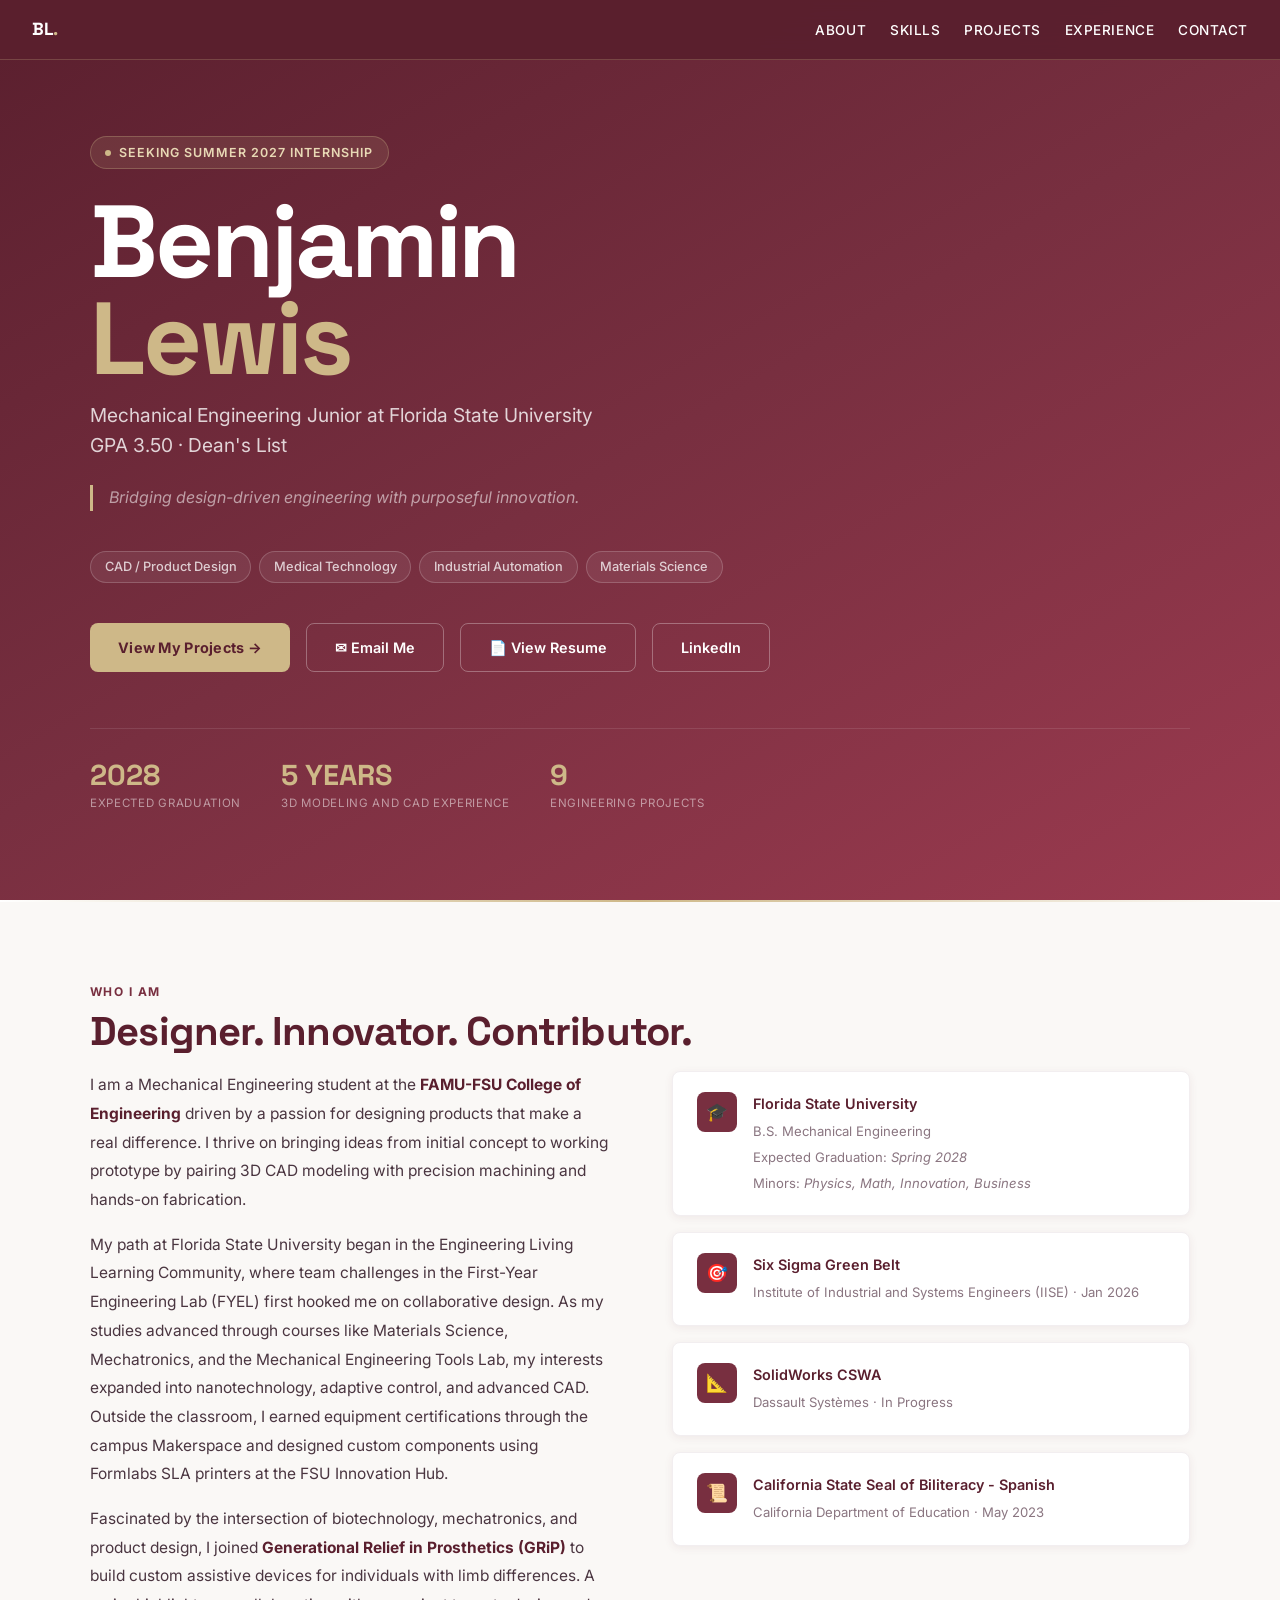
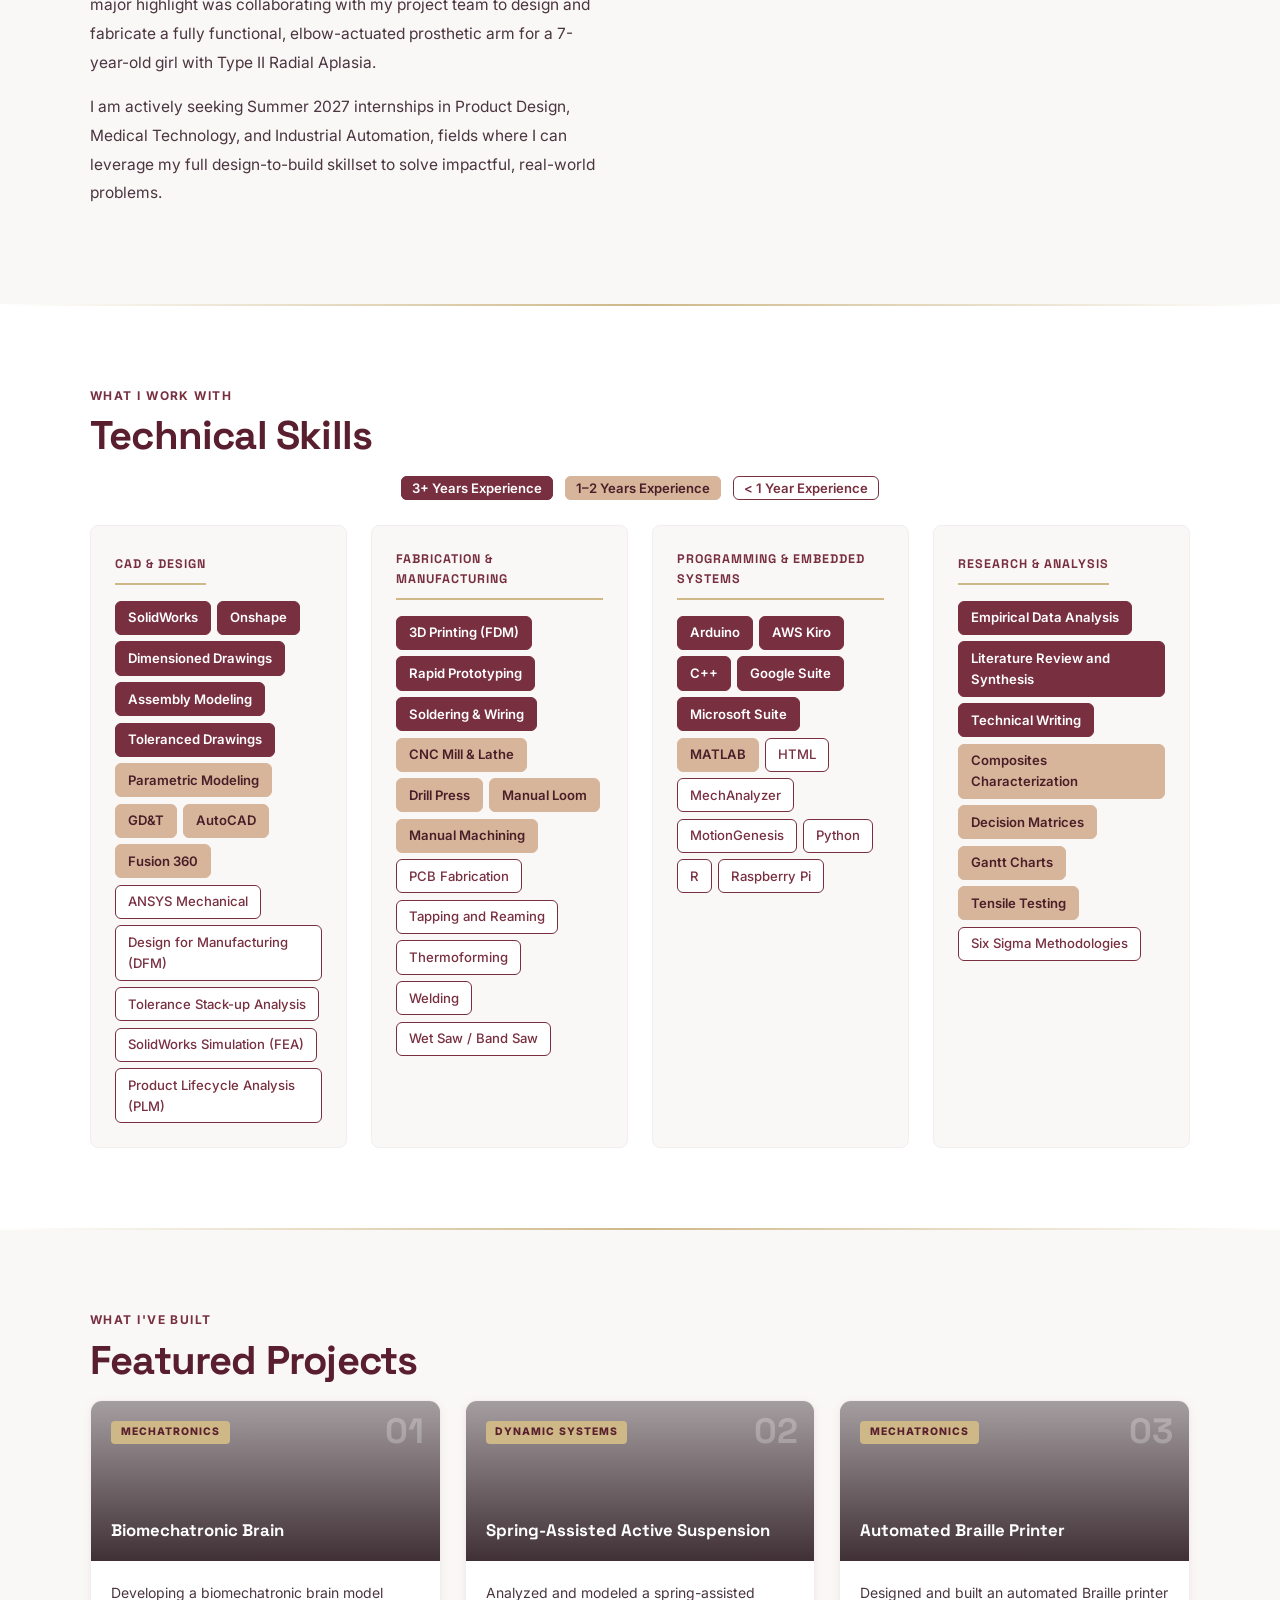
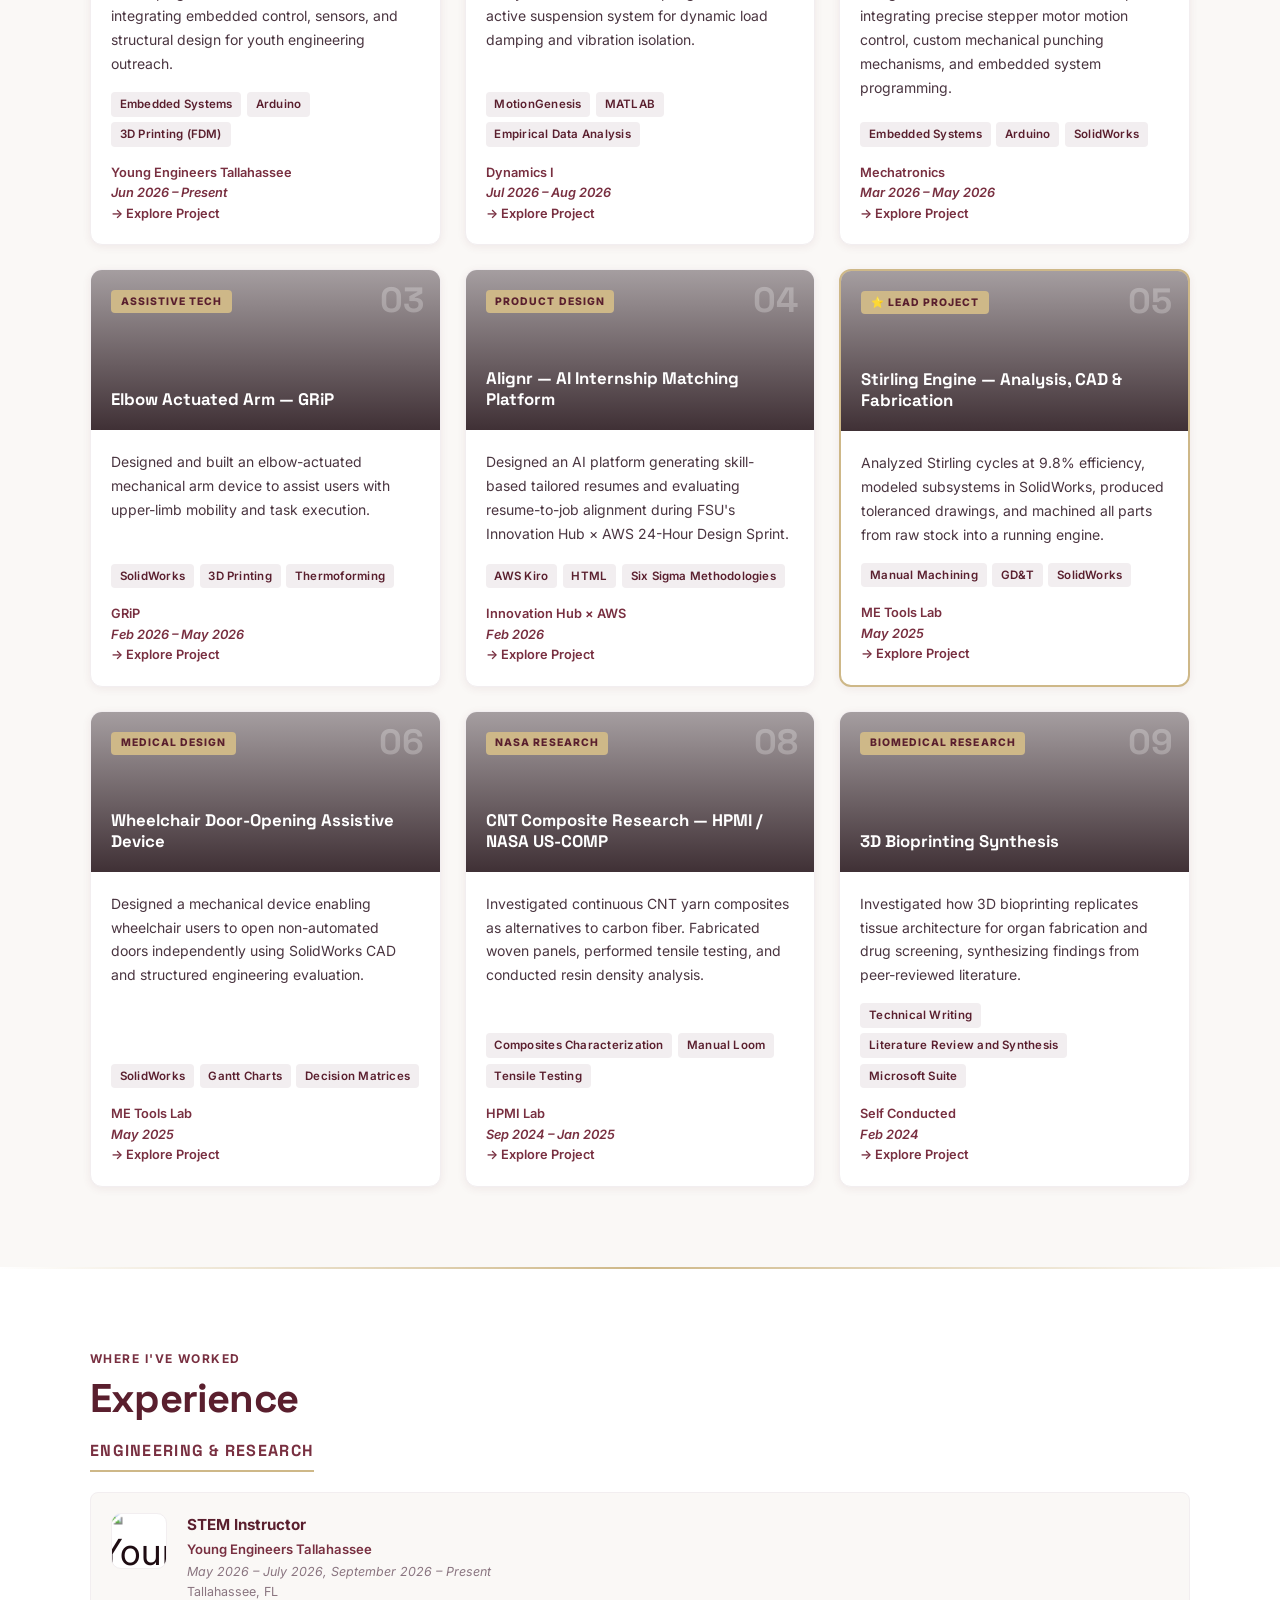
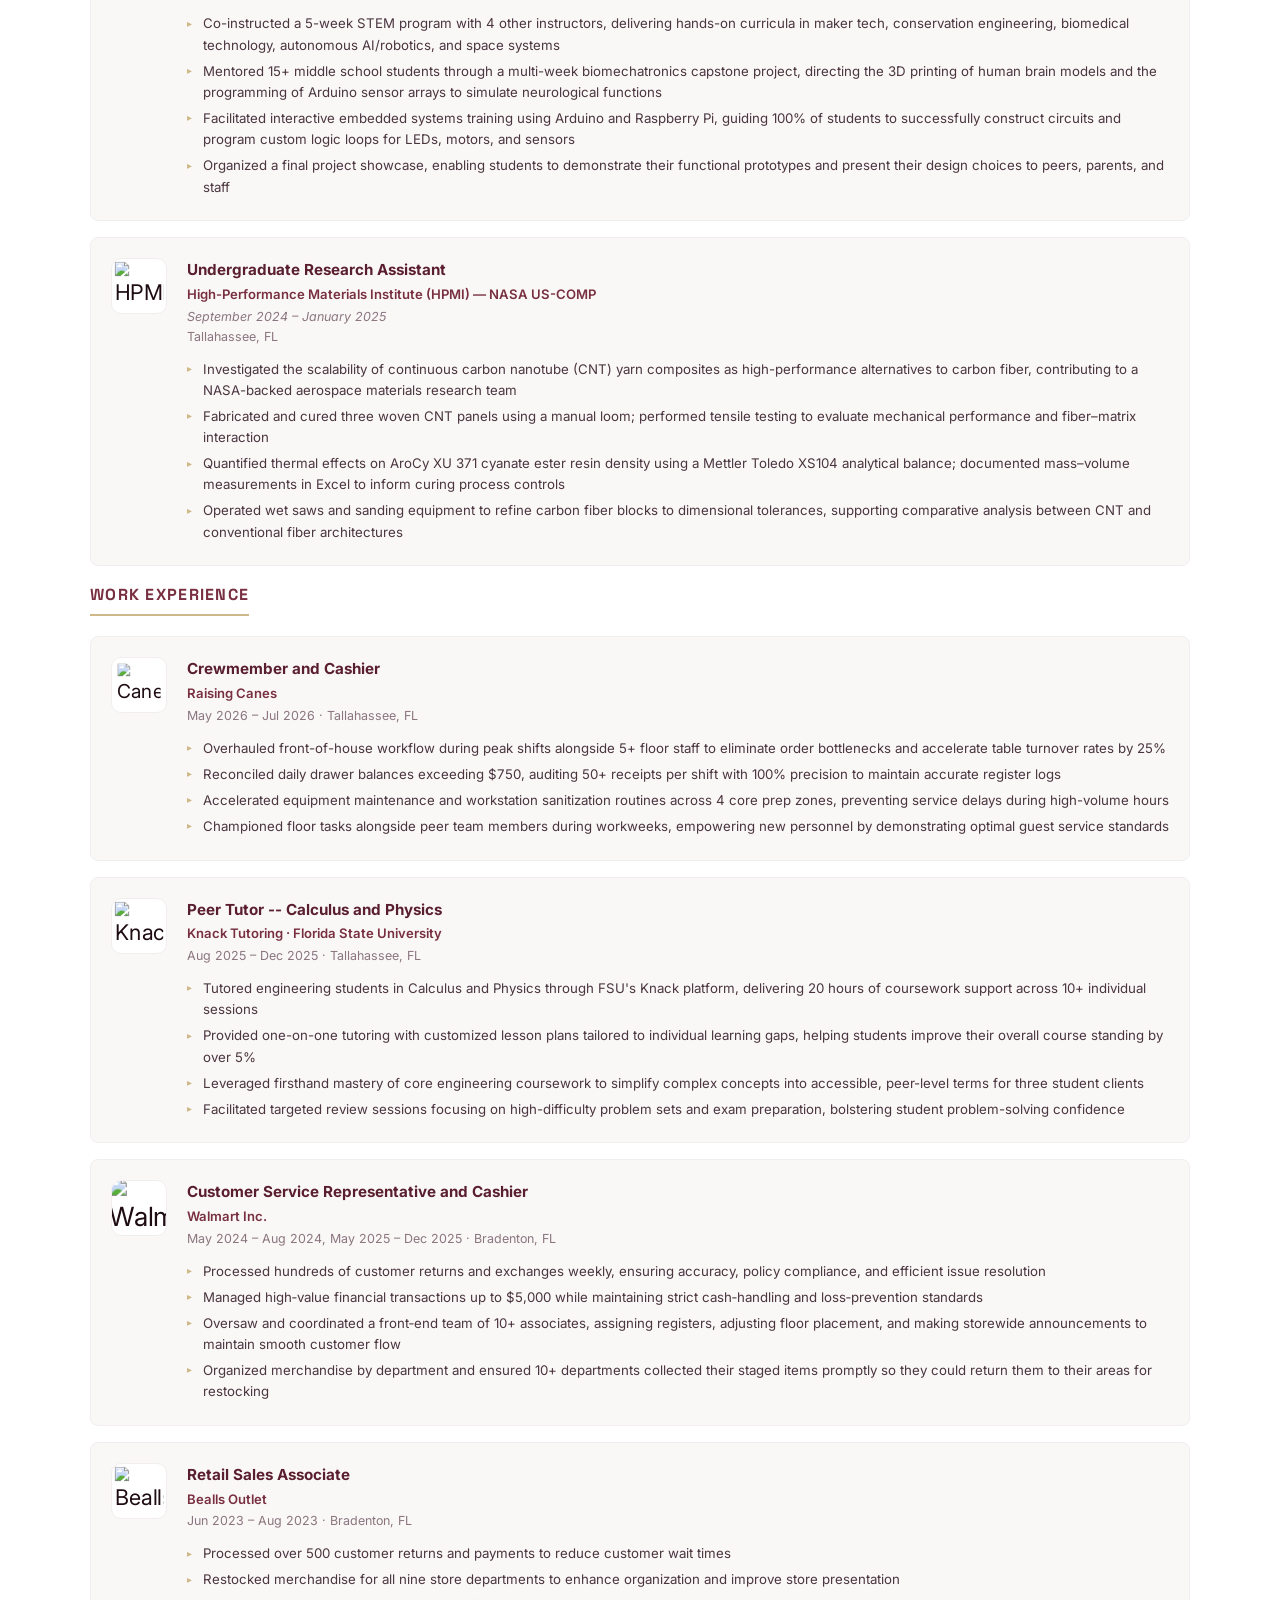
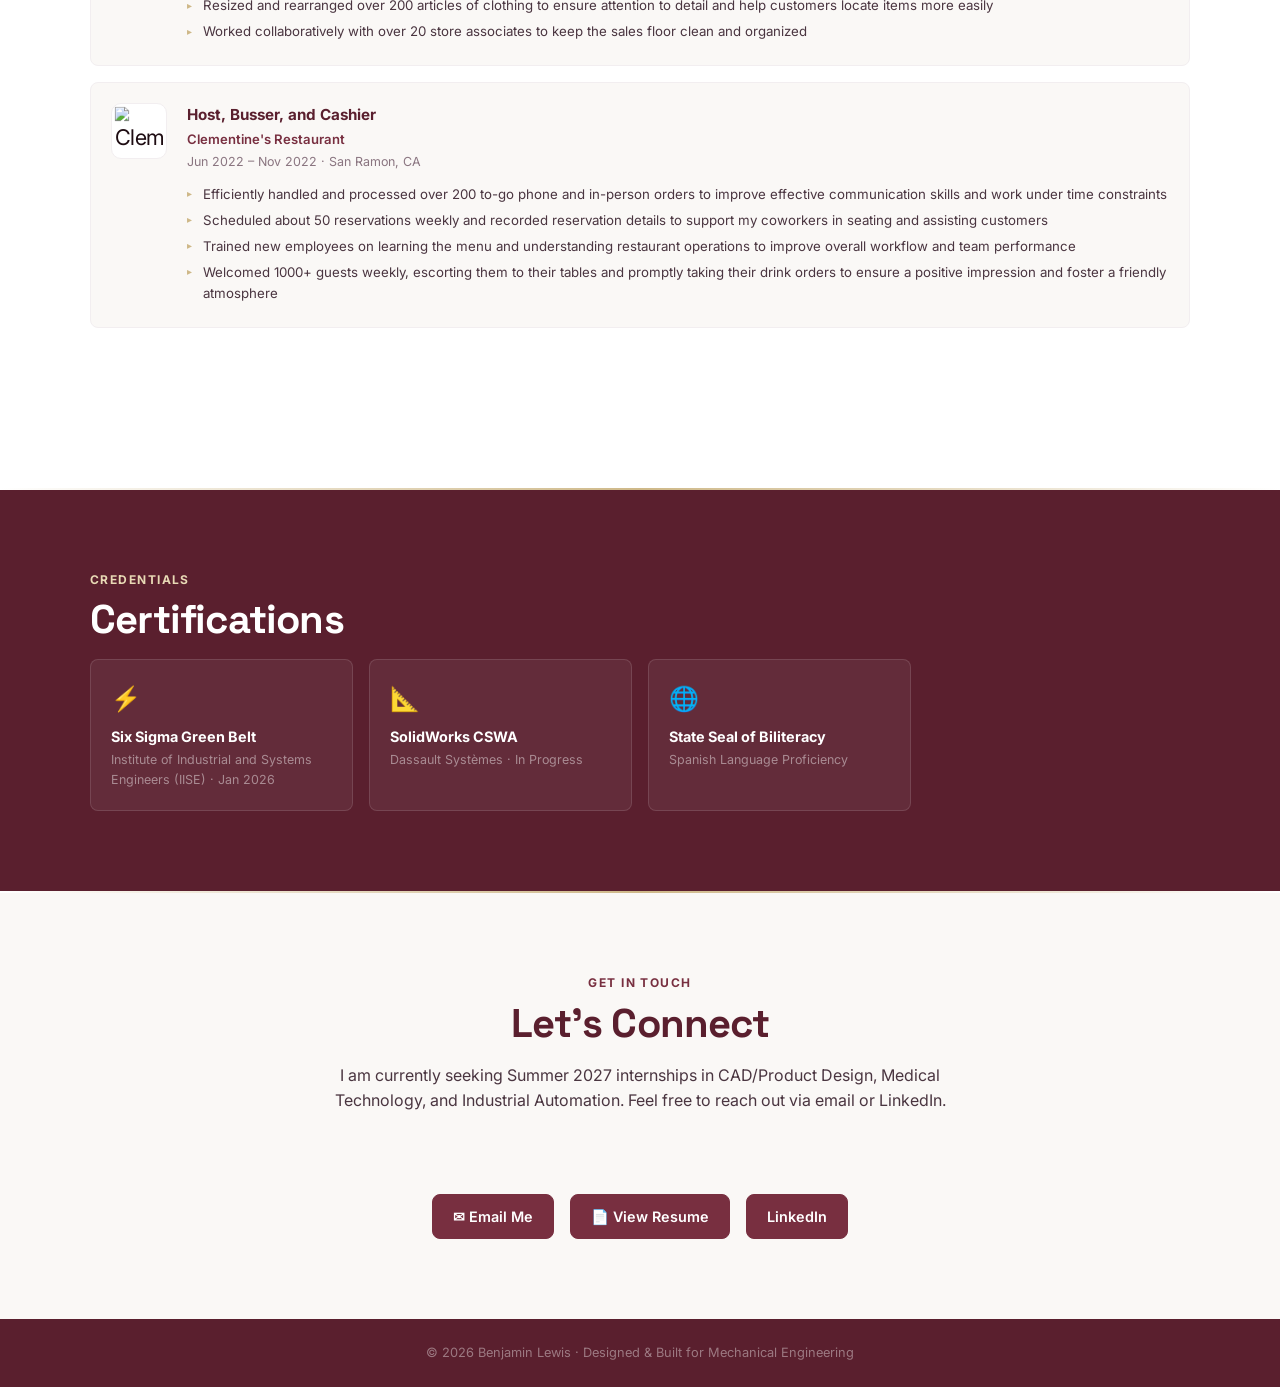
==== index.html @ c1c3ced2 "Rename Benjamin_Lewis_Portfolio.html to index.html" ====
<!DOCTYPE html>
<html lang="en">
<head>
<meta charset="UTF-8" />
<meta name="viewport" content="width=device-width, initial-scale=1.0" />
<title>Benjamin Lewis | Mechanical Engineering Portfolio</title>
<link rel="preconnect" href="https://fonts.googleapis.com" />
<link href="https://fonts.googleapis.com/css2?family=Inter:wght@300;400;500;600;700&family=Space+Grotesk:wght@400;500;600;700&display=swap" rel="stylesheet" />
<style>
  /* ── DESIGN TOKENS ── */
  :root {
    --garnet:     #782F40;
    --garnet-dk:  #5A1F2E;
    --garnet-mid: #9B3A4F;
    --garnet-lt:  #C4647A;
    --gold:       #CEB888;
    --gold-lt:    #E8D9B5;
    --white:      #FFFFFF;
    --off-white:  #FAF8F6;
    --gray-100:   #F2EEF0;
    --gray-300:   #C8BBC0;
    --gray-500:   #8A7580;
    --gray-700:   #4A3540;
    --text:       #1E0C12;

    --font-display: 'Space Grotesk', sans-serif;
    --font-body:    'Inter', sans-serif;

    --radius: 8px;
    --shadow-sm: 0 2px 8px rgba(120,47,64,0.08);
    --shadow-md: 0 6px 24px rgba(120,47,64,0.14);
    --shadow-lg: 0 16px 48px rgba(120,47,64,0.2);
    --transition: 0.25s cubic-bezier(0.4,0,0.2,1);

/* Base styling for all logos */
.exp-logo-img {
  width: 100%;
  height: 100%;
  object-fit: contain;
}

.project-body {
  display: flex;
  flex-direction: column;
  height: 100%; /* Ensures all card bodies stretch equally */
}

.project-desc {
  /* Allows the description area to take up remaining space */
  flex-grow: 1; 
}

.project-chips {
  display: flex;
  flex-wrap: wrap;
  gap: 0.35rem;
  margin-top: auto; /* Pushes skill chips down so they line up evenly */
  margin-bottom: 1rem;
}

.contact-inner {
  display: flex;
  flex-direction: column;
  align-items: center; /* Centers the heading, text, and buttons */
}

.section-sub {
  /* Fits the width of the button row below it */
  max-width: fit-content; 
  text-align: center;
  margin-left: auto;
  margin-right: auto;
}

.contact-links {
  display: flex;
  gap: 1rem; /* Adjust space between buttons if needed */
  justify-content: center;
}

.contact-link {
  background: #782F40;
  color: #FFFFFF;
  border: 1.5px solid #782F40;
  font-weight: 600;

  /* Essential layout properties to keep buttons aligned */
  display: inline-flex;
  align-items: center;
  justify-content: center;
  gap: 8px;
  padding: 10px 20px;
  border-radius: 8px;
  text-decoration: none;
  transition: opacity 0.2s ease, transform 0.2s ease;
}

/* Optional hover state to make them feel interactive */
.contact-link:hover {
  opacity: 0.9;
  color: #FFFFFF;
}

  }

  *, *::before, *::after { box-sizing: border-box; margin: 0; padding: 0; }
  html { scroll-behavior: smooth; }
  body { font-family: var(--font-body); color: var(--text); background: var(--white); line-height: 1.6; overflow-x: hidden; }

  ::-webkit-scrollbar { width: 6px; }
  ::-webkit-scrollbar-track { background: var(--gray-100); }
  ::-webkit-scrollbar-thumb { background: var(--garnet); border-radius: 3px; }

  /* ── NAV ── */
  nav {
    position: fixed; top: 0; left: 0; right: 0; z-index: 200;
    background: rgba(90,31,46,0.97);
    backdrop-filter: blur(12px);
    border-bottom: 1px solid rgba(206,184,136,0.25);
    padding: 0 2rem; height: 60px;
    display: flex; align-items: center; justify-content: space-between;
  }
  .nav-logo { font-family: var(--font-display); font-weight: 700; font-size: 1.1rem; color: var(--white); letter-spacing: -0.02em; text-decoration: none; }
  .nav-logo span { color: var(--gold); }
  .nav-links { display: flex; gap: 1.5rem; list-style: none; align-items: center; }
  .nav-links a { color: #FFFFFF; text-decoration: none; font-size: 0.85rem; font-weight: 500; letter-spacing: 0.04em; text-transform: uppercase; transition: color var(--transition); }
  .nav-links a:hover { color: var(--gold); }
  .nav-btn { background: var(--gold); color: var(--garnet-dk) !important; padding: 0.35rem 0.85rem; border-radius: var(--radius); font-weight: 700 !important; }
  .nav-btn:hover { background: var(--gold-lt); }

  /* ── HERO ── */
  #hero {
    min-height: 100vh;
    background: linear-gradient(150deg, var(--garnet-dk) 0%, var(--garnet) 50%, var(--garnet-mid) 100%);
    display: flex; align-items: center;
    padding: 80px 2rem 2rem;
    position: relative; overflow: hidden;
  }
  #hero .blueprint-bg {
    position: absolute; inset: 0;
    background-image: url('https://www.fsu.edu/uploadedImages/content-modules/rotator/8-campus.jpg');
    background-size: cover; background-position: center top;
    opacity: 0.22; pointer-events: none;
    filter: saturate(0.7) contrast(1.1);
  }

  .hero-inner { max-width: 1100px; margin: 0 auto; width: 100%; position: relative; z-index: 1; }
  .hero-eyebrow {
    display: inline-flex; align-items: center; gap: 0.5rem;
    background: rgba(206,184,136,0.12); border: 1px solid rgba(206,184,136,0.3);
    border-radius: 100px; padding: 0.35rem 0.9rem;
    font-size: 0.78rem; font-weight: 600; color: var(--gold-lt);
    letter-spacing: 0.08em; text-transform: uppercase; margin-bottom: 1.5rem;
  }
  .hero-eyebrow::before { content: ''; width: 6px; height: 6px; background: var(--gold); border-radius: 50%; animation: pulse 2s ease-in-out infinite; }
  @keyframes pulse { 0%,100% { opacity:1; transform:scale(1); } 50% { opacity:0.5; transform:scale(0.7); } }

  .hero-name { font-family: var(--font-display); font-size: clamp(3rem,8vw,6.5rem); font-weight: 700; line-height: 0.95; color: var(--white); letter-spacing: -0.03em; margin-bottom: 0.75rem; }
  .hero-name .accent { color: var(--gold); }
  .hero-title { font-size: clamp(1rem,2.5vw,1.2rem); color: rgba(255,255,255,0.8); font-weight: 400; margin-bottom: 1.5rem; max-width: 620px; }
  .hero-tagline { font-size: 1rem; color: rgba(255,255,255,0.55); font-style: italic; margin-bottom: 2.5rem; border-left: 3px solid var(--gold); padding-left: 1rem; }

  .hero-pills { display: flex; flex-wrap: wrap; gap: 0.5rem; margin-bottom: 2.5rem; }
  .pill { background: rgba(255,255,255,0.07); border: 1px solid rgba(255,255,255,0.18); border-radius: 100px; padding: 0.3rem 0.85rem; font-size: 0.8rem; color: rgba(255,255,255,0.75); font-weight: 500; }

  .hero-ctas { display: flex; gap: 1rem; flex-wrap: wrap; }
  .btn-primary { background: var(--gold); color: var(--garnet-dk); padding: 0.75rem 1.75rem; border-radius: var(--radius); font-weight: 700; font-size: 0.9rem; text-decoration: none; letter-spacing: 0.02em; transition: all var(--transition); display: inline-flex; align-items: center; gap: 0.4rem; }
  .btn-primary:hover { background: var(--gold-lt); transform: translateY(-2px); box-shadow: 0 8px 24px rgba(206,184,136,0.4); }
  .btn-secondary { background: transparent; border: 1.5px solid rgba(255,255,255,0.3); color: var(--white); padding: 0.75rem 1.75rem; border-radius: var(--radius); font-weight: 600; font-size: 0.9rem; text-decoration: none; transition: all var(--transition); display: inline-flex; align-items: center; gap: 0.4rem; }
  .btn-secondary:hover { border-color: var(--gold); color: var(--gold); transform: translateY(-2px); }

  .hero-stats { display: flex; gap: 2.5rem; flex-wrap: wrap; margin-top: 3.5rem; padding-top: 2rem; border-top: 1px solid rgba(255,255,255,0.1); }
  .stat-item { display: flex; flex-direction: column; }
  .stat-num { font-family: var(--font-display); font-size: 1.8rem; font-weight: 700; color: var(--gold); line-height: 1; }
  .stat-label { font-size: 0.72rem; color: rgba(255,255,255,0.5); text-transform: uppercase; letter-spacing: 0.06em; margin-top: 0.25rem; }

  /* ── SECTION SHARED ── */
  section { padding: 5rem 2rem; }
  .section-inner { max-width: 1100px; margin: 0 auto; }
  .section-label { font-size: 0.75rem; font-weight: 700; color: var(--garnet); letter-spacing: 0.12em; text-transform: uppercase; margin-bottom: 0.5rem; }
  .section-title { font-family: var(--font-display); font-size: clamp(1.75rem,4vw,2.5rem); font-weight: 700; color: var(--garnet-dk); letter-spacing: -0.02em; margin-bottom: 1rem; line-height: 1.15; }
  .section-sub { font-size: 1rem; color: var(--gray-700); max-width: 560px; margin-bottom: 3rem; }
  .amber-rule { border: none; height: 2px; background: linear-gradient(to right, transparent, var(--gold), transparent); margin: 0; }

  /* ── ABOUT ── */
  #about { background: var(--off-white); }
  .about-grid { display: grid; grid-template-columns: 1fr 1fr; gap: 4rem; align-items: start; }
  .about-bio p { font-size: 0.97rem; color: var(--gray-700); line-height: 1.85; margin-bottom: 1rem; }
  .about-bio p strong { color: var(--garnet-dk); }
  .about-cards { display: grid; gap: 1rem; }
  .about-card { background: var(--white); border-radius: var(--radius); padding: 1.25rem 1.5rem; border: 1px solid var(--gray-100); box-shadow: var(--shadow-sm); display: flex; align-items: flex-start; gap: 1rem; transition: all var(--transition); }
  .about-card:hover { box-shadow: var(--shadow-md); transform: translateY(-2px); border-color: var(--garnet-lt); }
  .about-card-icon { width: 40px; height: 40px; min-width: 40px; background: var(--garnet); border-radius: 8px; display: flex; align-items: center; justify-content: center; font-size: 1.1rem; }
  .about-card-text strong { display: block; font-size: 0.9rem; font-weight: 600; color: var(--garnet-dk); margin-bottom: 0.2rem; }
  .about-card-text span { font-size: 0.82rem; color: var(--gray-500); }

  /* ── SKILLS ── */
  #skills { background: var(--white); }
  .skills-grid { display: grid; grid-template-columns: repeat(auto-fit, minmax(240px,1fr)); gap: 1.5rem; }
  .skill-group { background: var(--off-white); border: 1px solid var(--gray-100); border-radius: var(--radius); padding: 1.5rem; transition: all var(--transition); }
  .skill-group:hover { border-color: var(--garnet-lt); box-shadow: var(--shadow-sm); }
  .skill-group-title { font-family: var(--font-display); font-size: 0.78rem; font-weight: 700; color: var(--garnet); text-transform: uppercase; letter-spacing: 0.08em; margin-bottom: 1rem; padding-bottom: 0.5rem; border-bottom: 2px solid var(--gold); display: inline-block; }
  .skill-tags { display: flex; flex-wrap: wrap; gap: 0.4rem; }

  /* Skill Tag Styling (With Hyperlinks) */
  .skill-tag { border-radius: 6px; padding: 0.35rem 0.75rem; font-size: 0.82rem; font-weight: 500; transition: all var(--transition); display: inline-block; text-decoration: none; cursor: pointer; }
  .skill-tag.tier-3years { background: #782F40; color: #FFFFFF; border: 1.5px solid #782F40; font-weight: 600; }
  .skill-tag.tier-2years { background: #D7B59A; color: #4A1E28; border: 1.5px solid #D7B59A; font-weight: 600; }
  .skill-tag.tier-1year  { background: #FFFFFF; color: #782F40; border: 1.5px solid #782F40; font-weight: 500; }
  .skill-tag:hover       { opacity: 0.85; transform: translateY(-2px); box-shadow: 0 4px 10px rgba(120,47,64,0.2); }

  /* ── PROJECTS ── */
  #projects { background: var(--off-white); }
  .projects-grid { display: grid; grid-template-columns: repeat(auto-fill, minmax(320px,1fr)); gap: 1.5rem; }
  .project-card { background: var(--white); border: 1px solid var(--gray-100); border-radius: calc(var(--radius)*1.5); overflow: hidden; box-shadow: var(--shadow-sm); transition: all var(--transition); display: flex; flex-direction: column; cursor: pointer; text-decoration: none; color: inherit; }
  .project-card:hover { transform: translateY(-5px); box-shadow: var(--shadow-lg); border-color: var(--garnet-lt); }
  .project-card.featured { border-color: var(--gold); border-width: 2px; }
  
  /* Project Card Visual Header Thumbnail */
  .project-header { height: 160px; position: relative; overflow: hidden; display: flex; flex-direction: column; justify-content: space-between; padding: 1.25rem; background-size: cover; background-position: center; }
  .project-header::after { content: ''; position: absolute; inset: 0; background: linear-gradient(180deg, rgba(30,12,18,0.4) 0%, rgba(30,12,18,0.85) 100%); z-index: 0; }
  .project-num { position: absolute; top: 0.75rem; right: 1rem; font-family: var(--font-display); font-size: 2.2rem; font-weight: 700; color: rgba(255,255,255,0.25); line-height: 1; user-select: none; z-index: 1; }
  .project-badge { display: inline-block; background: var(--gold); color: var(--garnet-dk); font-size: 0.65rem; font-weight: 800; letter-spacing: 0.1em; text-transform: uppercase; padding: 0.2rem 0.6rem; border-radius: 4px; position: relative; z-index: 1; width: fit-content; }
  .project-title { font-family: var(--font-display); font-size: 1.05rem; font-weight: 700; color: var(--white); position: relative; z-index: 1; line-height: 1.25; }
  .project-body { padding: 1.25rem; flex: 1; display: flex; flex-direction: column; }
  .project-desc { font-size: 0.875rem; color: var(--gray-700); line-height: 1.7; margin-bottom: 1rem; flex: 1; }
  .project-chips { display: flex; flex-wrap: wrap; gap: 0.35rem; margin-bottom: 1rem; }
  .chip { background: var(--gray-100); color: var(--garnet-dk); font-size: 0.72rem; font-weight: 600; padding: 0.2rem 0.55rem; border-radius: 4px; letter-spacing: 0.02em; }
  .project-link { display: inline-flex; align-items: center; gap: 0.3rem; font-size: 0.8rem; font-weight: 600; color: var(--garnet); text-decoration: none; transition: color var(--transition); margin-top: auto; }
  .project-link:hover { color: var(--gold); }

  /* ── DETAIL PAGE ── */
  .detail-page { display: none; position: fixed; inset: 0; z-index: 300; background: var(--white); overflow-y: auto; }
  .detail-page.open { display: block; }
  .detail-topbar { position: sticky; top: 0; background: rgba(90,31,46,0.97); backdrop-filter: blur(12px); padding: 0 2rem; height: 60px; display: flex; align-items: center; justify-content: space-between; border-bottom: 1px solid rgba(206,184,136,0.25); z-index: 10; }
  .detail-back { background: none; border: 1.5px solid rgba(255,255,255,0.3); color: var(--white); padding: 0.45rem 1rem; border-radius: var(--radius); font-size: 0.85rem; font-weight: 600; cursor: pointer; transition: all var(--transition); display: flex; align-items: center; gap: 0.4rem; }
  .detail-back:hover { border-color: var(--gold); color: var(--gold); }
  .detail-title-bar { font-family: var(--font-display); font-weight: 700; font-size: 1rem; color: var(--white); }
  
  /* Navigation Arrows */
  .detail-nav-arrows { display: flex; gap: 0.5rem; align-items: center; }
  .detail-arrow-btn { background: rgba(255,255,255,0.1); border: 1px solid rgba(255,255,255,0.3); color: var(--white); padding: 0.4rem 0.8rem; border-radius: var(--radius); font-size: 0.85rem; font-weight: 600; cursor: pointer; transition: all var(--transition); text-decoration: none; }
  .detail-arrow-btn:hover { background: var(--gold); color: var(--garnet-dk); border-color: var(--gold); }

  .detail-hero { background: linear-gradient(135deg, var(--garnet-dk), var(--garnet-mid)); padding: 3rem 2rem 2rem; position: relative; overflow: hidden; }
  .detail-inner { max-width: 860px; margin: 0 auto; position: relative; z-index: 1; }
  .detail-badge { display: inline-block; background: var(--gold); color: var(--garnet-dk); font-size: 0.7rem; font-weight: 800; letter-spacing: 0.1em; text-transform: uppercase; padding: 0.25rem 0.7rem; border-radius: 4px; margin-bottom: 0.75rem; }
  .detail-name { font-family: var(--font-display); font-size: clamp(1.8rem,4vw,2.8rem); font-weight: 700; color: var(--white); margin-bottom: 0.75rem; line-height: 1.1; }
  .detail-meta { font-size: 0.9rem; color: rgba(255,255,255,0.65); margin-bottom: 1rem; }
  .detail-chip-row { display: flex; flex-wrap: wrap; gap: 0.4rem; }
  .detail-chip { background: rgba(255,255,255,0.1); border: 1px solid rgba(255,255,255,0.2); color: rgba(255,255,255,0.85); font-size: 0.75rem; font-weight: 500; padding: 0.2rem 0.6rem; border-radius: 4px; }
  .detail-body { max-width: 860px; margin: 0 auto; padding: 2.5rem 2rem 4rem; }
  .detail-body h3 { font-family: var(--font-display); font-size: 1.1rem; font-weight: 700; color: var(--garnet-dk); margin: 2rem 0 0.75rem; border-left: 3px solid var(--gold); padding-left: 0.75rem; }
  .detail-body p { font-size: 0.95rem; color: var(--gray-700); line-height: 1.8; margin-bottom: 0.75rem; }
  .detail-body ul { list-style: none; padding: 0; margin-bottom: 1rem; }
  .detail-body ul li { font-size: 0.95rem; color: var(--gray-700); line-height: 1.7; padding: 0.2rem 0 0.2rem 1.2rem; position: relative; }
  .detail-body ul li::before { content: '▸'; position: absolute; left: 0; color: var(--garnet); font-size: 0.7rem; top: 0.35rem; }

  .media-placeholder { background: var(--gray-100); border: 2px dashed var(--gray-300); border-radius: var(--radius); padding: 3rem 2rem; text-align: center; margin: 1.5rem 0; }
  .media-placeholder p { color: var(--gray-500); font-size: 0.9rem; }
  .media-placeholder strong { color: var(--garnet); display: block; font-size: 1rem; margin-bottom: 0.4rem; }
  .media-grid { display: grid; grid-template-columns: repeat(auto-fill, minmax(200px,1fr)); gap: 1rem; margin: 1.5rem 0; }
  .media-slot { background: var(--gray-100); border: 2px dashed var(--gray-300); border-radius: var(--radius); aspect-ratio: 4/3; display: flex; align-items: center; justify-content: center; }
  .media-slot span { font-size: 0.78rem; color: var(--gray-500); text-align: center; padding: 0.5rem; }

  /* ── EXPERIENCE (EXPANDED NO SCROLLBARS) ── */
  #experience { background: var(--white); }
  .exp-section-title { font-family: var(--font-display); font-size: 1rem; font-weight: 700; color: var(--garnet); text-transform: uppercase; letter-spacing: 0.08em; margin-bottom: 1.25rem; padding-bottom: 0.4rem; border-bottom: 2px solid var(--gold); display: inline-block; }
  .exp-category { margin-bottom: 2.5rem; }
  .exp-expanded-wrap { display: flex; flex-direction: column; gap: 1rem; }

  .exp-card { display: flex; gap: 1.25rem; padding: 1.25rem; border: 1px solid var(--gray-100); border-radius: var(--radius); background: var(--off-white); transition: all var(--transition); align-items: flex-start; }
  .exp-card:hover { box-shadow: var(--shadow-md); border-color: var(--garnet-lt); background: var(--white); }
  .exp-logo { width: 56px; min-width: 56px; height: 56px; border-radius: 10px; background: var(--white); border: 1px solid var(--gray-100); display: flex; align-items: center; justify-content: center; overflow: hidden; font-size: 1.5rem; }
  .exp-info { flex: 1; }
  .exp-role { font-weight: 700; font-size: 0.95rem; color: var(--garnet-dk); margin-bottom: 0.1rem; }
  .exp-org { font-size: 0.82rem; color: var(--garnet); font-weight: 600; margin-bottom: 0.1rem; }
  .exp-date { font-size: 0.78rem; color: var(--gray-500); margin-bottom: 0.6rem; }
  .exp-bullets { list-style: none; }
  .exp-bullets li { font-size: 0.83rem; color: var(--gray-700); line-height: 1.6; padding: 0.15rem 0 0.15rem 1rem; position: relative; }
  .exp-bullets li::before { content: '▸'; position: absolute; left: 0; color: var(--gold); font-size: 0.65rem; top: 0.3rem; }

  /* ── CERTS ── */
  #certs { background: var(--garnet-dk); }
  #certs .section-title { color: var(--white); }
  #certs .section-label { color: var(--gold-lt); }
  #certs .section-sub { color: rgba(255,255,255,0.6); }
  .certs-grid { display: grid; grid-template-columns: repeat(auto-fill, minmax(220px,1fr)); gap: 1rem; }
  .cert-card { background: rgba(255,255,255,0.06); border: 1px solid rgba(255,255,255,0.12); border-radius: var(--radius); padding: 1.25rem; transition: all var(--transition); }
  .cert-card:hover { background: rgba(255,255,255,0.11); border-color: var(--gold); transform: translateY(-2px); }
  .cert-icon { font-size: 1.5rem; margin-bottom: 0.6rem; }
  .cert-name { font-size: 0.9rem; font-weight: 700; color: var(--white); margin-bottom: 0.25rem; line-height: 1.3; }
  .cert-org { font-size: 0.78rem; color: rgba(255,255,255,0.45); }

  /* ── CONTACT ── */
  #contact { background: var(--off-white); }
  .contact-inner { max-width: 640px; margin: 0 auto; text-align: center; }
  .contact-links { display: flex; flex-wrap: wrap; justify-content: center; gap: 1rem; margin-top: 2rem; }
  .contact-link { display: inline-flex; align-items: center; gap: 0.5rem; padding: 0.75rem 1.5rem; border-radius: var(--radius); font-weight: 600; font-size: 0.9rem; text-decoration: none; transition: all var(--transition); border: 1.5px solid var(--gray-300); color: var(--garnet-dk); }
  .contact-link:hover { background: var(--garnet); color: var(--white); border-color: var(--garnet); }
  .contact-link.primary { background: var(--garnet); color: var(--white); border-color: var(--garnet); }
  .contact-link.primary:hover { background: var(--gold); border-color: var(--gold); color: var(--garnet-dk); }

  footer { background: var(--garnet-dk); color: rgba(255,255,255,0.4); text-align: center; padding: 1.5rem 2rem; font-size: 0.8rem; }
  footer a { color: var(--gold); text-decoration: none; }

  .fade-up { opacity: 0; transform: translateY(24px); transition: opacity 0.5s ease, transform 0.5s ease; }
  .fade-up.visible { opacity: 1; transform: translateY(0); }

  @media (max-width: 768px) {
    .about-grid { grid-template-columns: 1fr; gap: 2rem; }
    nav .nav-links { display: none; }
  }
</style>
</head>
<body>

<!-- ═══════════════════════════ PROJECT DETAIL PAGES WITH CYCLING ARROWS ═══════════════════════════ -->

<!-- ========================================== -->
<!-- 01: BIOMECHATRONIC BRAIN -->
<!-- ========================================== -->
<div class="detail-page" id="detail-biomech-brain">
  <div class="detail-topbar">
    <button class="detail-back" onclick="closeDetail()">← Back to Portfolio</button>
    <span class="detail-title-bar">Biomechatronic Brain</span>
    <div class="detail-nav-arrows">
      <a class="detail-arrow-btn" onclick="openDetail('detail-bioprinting')">← Prev</a>
      <a class="detail-arrow-btn" onclick="openDetail('detail-active-suspension')">Next →</a>
    </div>
  </div>
  <div class="detail-hero">
    <div class="detail-inner">
      <span class="detail-badge">Mechatronics</span>
      <div class="detail-name">Biomechatronic Brain</div>
      <div class="detail-meta">Young Engineers Tallahassee · Jun 2026 – Present</div>
      <div class="detail-chip-row">
        <span class="detail-chip">Embedded Systems</span><span class="detail-chip">Arduino</span><span class="detail-chip">3D Design</span>
      </div>
    </div>
  </div>
  <div class="detail-body">
    <h3>Project Overview</h3>
    <p>Developing a biomechatronic brain model integrating embedded control, sensors, and structural design for youth engineering outreach.</p>
  </div>
</div>

<!-- ========================================== -->
<!-- 02: SPRING-ASSISTED ACTIVE SUSPENSION -->
<!-- ========================================== -->
<div class="detail-page" id="detail-active-suspension">
  <div class="detail-topbar">
    <button class="detail-back" onclick="closeDetail()">← Back to Portfolio</button>
    <span class="detail-title-bar">Spring-Assisted Active Suspension</span>
    <div class="detail-nav-arrows">
      <a class="detail-arrow-btn" onclick="openDetail('detail-biomech-brain')">← Prev</a>
      <a class="detail-arrow-btn" onclick="openDetail('detail-braille-printer')">Next →</a>
    </div>
  </div>
  <div class="detail-hero">
    <div class="detail-inner">
      <span class="detail-badge">Dynamic Systems</span>
      <div class="detail-name">Spring-Assisted Active Suspension</div>
      <div class="detail-meta">Dynamics I · Jul 2026 – Aug 2026</div>
      <div class="detail-chip-row">
        <span class="detail-chip">Dynamics</span><span class="detail-chip">MATLAB</span><span class="detail-chip">Mechanical Design</span>
      </div>
    </div>
  </div>
  <div class="detail-body">
    <h3>Project Overview</h3>
    <p>Analyzed and modeled a spring-assisted active suspension system for dynamic load damping and vibration isolation.</p>
  </div>
</div>

<!-- ========================================== -->
<!-- 03: AUTOMATED BRAILLE PRINTER -->
<!-- ========================================== -->
<div class="detail-page" id="detail-braille-printer">
  <div class="detail-topbar">
    <button class="detail-back" onclick="closeDetail()">← Back to Portfolio</button>
    <span class="detail-title-bar">Automated Braille Printer</span>
    <div class="detail-nav-arrows">
      <a class="detail-arrow-btn" onclick="openDetail('detail-active-suspension')">← Prev</a>
      <a class="detail-arrow-btn" onclick="openDetail('detail-elbow-arm')">Next →</a>
    </div>
  </div>
  <div class="detail-hero">
    <div class="detail-inner">
      <span class="detail-badge">Mechatronics</span>
      <div class="detail-name">Automated Braille Printer</div>
      <div class="detail-meta">Mechatronics · Mar 2026 – May 2026</div>
      <div class="detail-chip-row">
        <span class="detail-chip">Mechatronics</span><span class="detail-chip">Arduino</span><span class="detail-chip">Mechanical Design</span>
      </div>
    </div>
  </div>
  <div class="detail-body">
    <h3>Project Overview</h3>
    <p>Designed and built an automated Braille printer integrating precise stepper motor motion control, custom mechanical punching mechanisms, and embedded system programming.</p>
  </div>
</div>

<!-- ========================================== -->
<!-- 04: ELBOW ACTUATED ARM - GRIP -->
<!-- ========================================== -->
<div class="detail-page" id="detail-elbow-arm">
  <div class="detail-topbar">
    <button class="detail-back" onclick="closeDetail()">← Back to Portfolio</button>
    <span class="detail-title-bar">Elbow Actuated Arm — GRiP</span>
    <div class="detail-nav-arrows">
      <a class="detail-arrow-btn" onclick="openDetail('detail-braille-printer')">← Prev</a>
      <a class="detail-arrow-btn" onclick="openDetail('detail-alignr')">Next →</a>
    </div>
  </div>
  <div class="detail-hero">
    <div class="detail-inner">
      <span class="detail-badge">Assistive Tech</span>
      <div class="detail-name">Elbow Actuated Arm — GRiP</div>
      <div class="detail-meta">GRiP · Feb 2026 – May 2026</div>
      <div class="detail-chip-row">
        <span class="detail-chip">SolidWorks</span><span class="detail-chip">3D Printing</span><span class="detail-chip">Assistive Tech</span>
      </div>
    </div>
  </div>
  <div class="detail-body">
    <h3>Project Overview</h3>
    <p>Designed and built an elbow-actuated mechanical arm device to assist users with upper-limb mobility and task execution.</p>
  </div>
</div>

<!-- ========================================== -->
<!-- 05: ALIGNR — AI INTERNSHIP MATCHING PLATFORM -->
<!-- ========================================== -->
<div class="detail-page" id="detail-alignr">
  <div class="detail-topbar">
    <button class="detail-back" onclick="closeDetail()">← Back to Portfolio</button>
    <span class="detail-title-bar">Alignr — AWS Design Sprint</span>
    <div class="detail-nav-arrows">
      <a class="detail-arrow-btn" onclick="openDetail('detail-elbow-arm')">← Prev</a>
      <a class="detail-arrow-btn" onclick="openDetail('detail-stirling')">Next →</a>
    </div>
  </div>
  <div class="detail-hero">
    <div class="detail-inner">
      <span class="detail-badge">Product Design</span>
      <div class="detail-name">Alignr — AI Internship Matching Platform</div>
      <div class="detail-meta">Innovation Hub × AWS 24-Hour Design Sprint · February 2026</div>
    </div>
  </div>
  <div class="detail-body">
    <h3>Project Details</h3>
    <p>Created an AI-powered platform generating tailored resumes and alignment scoring during a 24-hour sprint using AWS Working Backwards methodology.</p>
  </div>
</div>

<!-- ========================================== -->
<!-- 06: STIRLING ENGINE -->
<!-- ========================================== -->
<div class="detail-page" id="detail-stirling">
  <div class="detail-topbar">
    <button class="detail-back" onclick="closeDetail()">← Back to Portfolio</button>
    <span class="detail-title-bar">Stirling Engine</span>
    <div class="detail-nav-arrows">
      <a class="detail-arrow-btn" onclick="openDetail('detail-alignr')">← Prev</a>
      <a class="detail-arrow-btn" onclick="openDetail('detail-wheelchair')">Next →</a>
    </div>
  </div>
  <div class="detail-hero">
    <div class="detail-inner">
      <span class="detail-badge">⭐ Lead Project</span>
      <div class="detail-name">Stirling Engine — Analysis, CAD & Fabrication</div>
      <div class="detail-meta">ME Tools Lab · May 2025 · Florida State University</div>
      <div class="detail-chip-row">
        <span class="detail-chip">SolidWorks</span><span class="detail-chip">GD&T</span><span class="detail-chip">Thermodynamics</span><span class="detail-chip">Manual Machining</span><span class="detail-chip">Assembly Modeling</span>
      </div>
    </div>
  </div>
  <div class="detail-body">
    <h3>Project Overview</h3>
    <p>A complete design-to-build exercise spanning thermodynamic analysis, full SolidWorks CAD modeling, toleranced drawing production, and hands-on fabrication. The finished engine ran under applied heat, validating both the computational model and the dimensional stack-up.</p>
    <h3>Thermodynamic Analysis</h3>
    <ul>
      <li>Analyzed ideal and real Stirling thermodynamic cycles, evaluating a gamma engine at 9.8% thermal efficiency</li>
      <li>Modeled heat transfer, frictional losses, thermal leakage, and phase lag to explain deviation from ideal performance</li>
    </ul>
    <h3>CAD Design & Fabrication</h3>
    <ul>
      <li>Modeled all major subsystems in SolidWorks: piston/cylinder assembly, flywheel, displacer, and frame</li>
      <li>Machined all components from raw stock on manual mill and lathe</li>
    </ul>
    <h3>Photos & Media</h3>
    <div class="media-grid">
      <img src="Images/Stirling Engine/STR_1.png" alt="SolidWorks CAD Assembly of Stirling Engine" style="width:100%; aspect-ratio:4/3; object-fit:contain; background:#FFFFFF; border-radius:8px; border:1px solid #C8BBC0;">
      <video controls autoplay muted loop style="width:100%; aspect-ratio:4/3; object-fit:cover; border-radius:8px; border:1px solid #C8BBC0;">
        <source src="Images/Stirling Engine/Stirling Engine.MOV" type="video/mp4">
        Your browser does not support the video tag.
      </video>
    </div>
  </div>
</div>

<!-- ========================================== -->
<!-- 07: WHEELCHAIR DOOR-OPENING ASSISTIVE DEVICE -->
<!-- ========================================== -->
<div class="detail-page" id="detail-wheelchair">
  <div class="detail-topbar">
    <button class="detail-back" onclick="closeDetail()">← Back to Portfolio</button>
    <span class="detail-title-bar">Wheelchair Assistive Device</span>
    <div class="detail-nav-arrows">
      <a class="detail-arrow-btn" onclick="openDetail('detail-stirling')">← Prev</a>
      <a class="detail-arrow-btn" onclick="openDetail('detail-hpmi')">Next →</a>
    </div>
  </div>
  <div class="detail-hero">
    <div class="detail-inner">
      <span class="detail-badge">Medical Design</span>
      <div class="detail-name">Wheelchair Door-Opening Assistive Device</div>
      <div class="detail-meta">ME Tools Lab · May 2025 · Florida State University</div>
      <div class="detail-chip-row">
        <span class="detail-chip">SolidWorks</span><span class="detail-chip">Assistive Device Design</span><span class="detail-chip">Decision Matrices</span><span class="detail-chip">Gantt Charts</span>
      </div>
    </div>
  </div>
  <div class="detail-body">
    <h3>Problem Statement & Solution</h3>
    <p>Designed a mechanical assistive device enabling wheelchair users to open non-automated doors independently, featuring full SolidWorks component modeling and engineering design methodology.</p>
  </div>
</div>

<!-- ========================================== -->
<!-- 08: CNT COMPOSITE RESEARCH — HPMI / NASA US-COMP -->
<!-- ========================================== -->
<div class="detail-page" id="detail-hpmi">
  <div class="detail-topbar">
    <button class="detail-back" onclick="closeDetail()">← Back to Portfolio</button>
    <span class="detail-title-bar">NASA HPMI Research</span>
    <div class="detail-nav-arrows">
      <a class="detail-arrow-btn" onclick="openDetail('detail-wheelchair')">← Prev</a>
      <a class="detail-arrow-btn" onclick="openDetail('detail-bioprinting')">Next →</a>
    </div>
  </div>
  <div class="detail-hero">
    <div class="detail-inner">
      <span class="detail-badge">NASA Research</span>
      <div class="detail-name">CNT Composite Research — HPMI / NASA US-COMP</div>
      <div class="detail-meta">High-Performance Materials Institute · Sep 2024 – Jan 2025</div>
      <div class="detail-chip-row">
        <span class="detail-chip">CNT Composites</span><span class="detail-chip">Tensile Testing</span><span class="detail-chip">Aerospace Materials</span>
      </div>
    </div>
  </div>
  <div class="detail-body">
    <h3>Research Overview</h3>
    <p>Investigated continuous CNT yarn composites for aerospace structures under NASA US-COMP. Conducted tensile testing, composite fabrication, and resin density analysis.</p>
  </div>
</div>

<!-- ========================================== -->
<!-- 09: 3D BIOPRINTING SYNTHESIS -->
<!-- ========================================== -->
<div class="detail-page" id="detail-bioprinting">
  <div class="detail-topbar">
    <button class="detail-back" onclick="closeDetail()">← Back to Portfolio</button>
    <span class="detail-title-bar">3D Bioprinting Research</span>
    <div class="detail-nav-arrows">
      <a class="detail-arrow-btn" onclick="openDetail('detail-hpmi')">← Prev</a>
      <a class="detail-arrow-btn" onclick="openDetail('detail-biomech-brain')">Next →</a>
    </div>
  </div>
  <div class="detail-hero">
    <div class="detail-inner">
      <span class="detail-badge">Biomedical Research</span>
      <div class="detail-name">3D Bioprinting Applications — Research Paper</div>
    </div>
  </div>
  <div class="detail-body">
    <h3>Overview</h3>
    <p>Investigated 3D bioprinting applications for tissue architecture replication, organoid platforms, and ECM models in personalized healthcare.</p>
  </div>
</div>

<!-- ═══════════════════════════ SKILL SHOWCASE PAGE ═══════════════════════════ -->
<div class="detail-page" id="detail-skills-showcase">
  <div class="detail-topbar">
    <button class="detail-back" onclick="closeDetail()">← Back to Portfolio</button>
    <span class="detail-title-bar">Technical Skill Showcase</span>
  </div>
  <div class="detail-hero">
    <div class="detail-inner">
      <span class="detail-badge">Skills Execution Gallery</span>
      <div class="detail-name" id="skill-showcase-title">Skill Execution Showcase</div>
      <div class="detail-meta">Demonstrated technical proficiency in lab, shop, and project environments.</div>
    </div>
  </div>
  <div class="detail-body">
    <h3>Demonstrated Application & Photos</h3>
    <p id="skill-showcase-desc">Clicking any skill in the Technical Skills section brings you directly here to view images, videos, and descriptions of me actively performing that skill in academic, lab, or shop settings.</p>
    
    <div class="media-grid">
      <div class="media-slot"><span>Add Skill Photo / CAD Render</span></div>
      <div class="media-slot"><span>Add Machining / Lab Photo</span></div>
      <div class="media-slot"><span>Add Output / Analysis Document</span></div>
    </div>
  </div>
</div>

<!-- ═══════════════════════════ MAIN SITE ═══════════════════════════ -->
<div id="main-site">

<nav>
  <a href="#hero" class="nav-logo">BL<span>.</span></a>
  <ul class="nav-links">
    <li><a href="#about">About</a></li>
    <li><a href="#skills">Skills</a></li>
    <li><a href="#projects">Projects</a></li>
    <li><a href="#experience">Experience</a></li>
    <li><a href="#contact">Contact</a></li>
  </ul>
</nav>

<!-- HERO -->
<section id="hero">
  <div class="blueprint-bg"></div>
  <div class="hero-inner">
    <div class="hero-eyebrow">Seeking Summer 2027 Internship</div>
    <h1 class="hero-name">Benjamin<br><span class="accent">Lewis</span></h1>
    <p class="hero-title">Mechanical Engineering Junior at Florida State University<br>GPA 3.50 · Dean's List</p>
    <p class="hero-tagline">Bridging design-driven engineering with purposeful innovation.</p>
    <div class="hero-pills">
      <span class="pill">CAD / Product Design</span>
      <span class="pill">Medical Technology</span>
      <span class="pill">Industrial Automation</span>
      <span class="pill">Materials Science</span>
    </div>
    <div class="hero-ctas">
      <a href="#projects" class="btn-primary">View My Projects →</a>
      <a href="mailto:blewis@fsu.edu" class="btn-secondary">✉ Email Me</a>
      <a href="ME Resume - Benjamin Lewis.pdf" target="_blank" class="btn-secondary">📄 View Resume</a>
      <a href="https://www.linkedin.com/in/bl-benjamin-lewis/" target="_blank" class="btn-secondary">LinkedIn</a>
    </div>
    <div class="hero-stats">
      <div class="stat-item"><span class="stat-num">2028</span><span class="stat-label">Expected Graduation</span></div>
      <div class="stat-item"><span class="stat-num">5 YEARS</span><span class="stat-label">3D Modeling and CAD Experience</span></div>
      <div class="stat-item"><span class="stat-num">9</span><span class="stat-label">Engineering Projects</span></div>
    </div>
  </div>
</section>

<hr class="amber-rule" />

<!-- ABOUT -->
<section id="about">
  <div class="section-inner">
    <div class="section-label">Who I Am</div>
    <h2 class="section-title">Designer. Innovator. Contributor.</h2>
    <div class="about-grid fade-up">
      <div class="about-bio">
        <p>I am a Mechanical Engineering student at the <strong>FAMU-FSU College of Engineering</strong> driven by a passion for designing products that make a real difference. I thrive on bringing ideas from initial concept to working prototype by pairing 3D CAD modeling with precision machining and hands-on fabrication.</p>
        <p>My path at Florida State University began in the Engineering Living Learning Community, where team challenges in the First-Year Engineering Lab (FYEL) first hooked me on collaborative design. As my studies advanced through courses like Materials Science, Mechatronics, and the Mechanical Engineering Tools Lab, my interests expanded into nanotechnology, adaptive control, and advanced CAD. Outside the classroom, I earned equipment certifications through the campus Makerspace and designed custom components using Formlabs SLA printers at the FSU Innovation Hub.</p>
        <p>Fascinated by the intersection of biotechnology, mechatronics, and product design, I joined <strong>Generational Relief in Prosthetics (GRiP)</strong> to build custom assistive devices for individuals with limb differences. A major highlight was collaborating with my project team to design and fabricate a fully functional, elbow-actuated prosthetic arm for a 7-year-old girl with Type II Radial Aplasia.</p>
        <p>I am actively seeking Summer 2027 internships in Product Design, Medical Technology, and Industrial Automation, fields where I can leverage my full design-to-build skillset to solve impactful, real-world problems.</p>
      </div>
      <div class="about-cards">
        <div class="about-card">
          <div class="about-card-icon">🎓</div>
          <div class="about-card-text">
            <strong>Florida State University</strong>
            <span>B.S. Mechanical Engineering<br>Expected Graduation: <em>Spring 2028</em><br>Minors: <em>Physics, Math, Innovation, Business</em></span>
          </div>
        </div>
        <div class="about-card">
          <div class="about-card-icon">🎯</div>
          <div class="about-card-text">
            <strong>Six Sigma Green Belt</strong>
            <span>Institute of Industrial and Systems Engineers (IISE) · Jan 2026</span>
          </div>
        </div>
        <div class="about-card">
          <div class="about-card-icon">📐</div>
          <div class="about-card-text">
            <strong>SolidWorks CSWA</strong>
            <span>Dassault Systèmes · In Progress</span>
          </div>
        </div>
        <div class="about-card">
          <div class="about-card-icon">📜</div>
          <div class="about-card-text">
            <strong>California State Seal of Biliteracy - Spanish</strong>
            <span>California Department of Education · May 2023</span>
          </div>
        </div>
      </div>
    </div>
  </div>
</section>

<hr class="amber-rule" />

<!-- SKILLS -->
<section id="skills">
  <div class="section-inner">
    <div class="section-label">What I Work With</div>
    <h2 class="section-title">Technical Skills</h2>
    <p class="section-sub" style="margin-bottom:1.5rem;">
      <span style="background:#782F40;color:#FFFFFF;border:1.5px solid #782F40;padding:3px 10px;border-radius:6px;font-size:0.82em;font-weight:600;margin-right:8px;">3+ Years Experience</span>
      <span style="background:#D7B59A;color:#4A1E28;border:1.5px solid #D7B59A;padding:3px 10px;border-radius:6px;font-size:0.82em;font-weight:600;margin-right:8px;">1–2 Years Experience</span>
      <span style="background:#FFFFFF;color:#782F40;border:1.5px solid #782F40;padding:3px 10px;border-radius:6px;font-size:0.82em;font-weight:600;">&lt; 1 Year Experience</span>
    </p>
    <div class="skills-grid fade-up">

      <div class="skill-group">
        <div class="skill-group-title">CAD & Design</div>
        <div class="skill-tags">
          <a class="skill-tag tier-3years" onclick="openSkillShowcase('SolidWorks')">SolidWorks</a>
          <a class="skill-tag tier-3years" onclick="openSkillShowcase('Onshape')">Onshape</a>
          <a class="skill-tag tier-3years" onclick="openSkillShowcase('Dimensioned Drawings')">Dimensioned Drawings</a>
          <a class="skill-tag tier-3years" onclick="openSkillShowcase('Assembly Modeling')">Assembly Modeling</a>
          <a class="skill-tag tier-3years" onclick="openSkillShowcase('Toleranced Drawings')">Toleranced Drawings</a>
          <a class="skill-tag tier-2years" onclick="openSkillShowcase('Parametric Modeling')">Parametric Modeling</a>
          <a class="skill-tag tier-2years" onclick="openSkillShowcase('GD&T')">GD&amp;T</a>
          <a class="skill-tag tier-2years" onclick="openSkillShowcase('AutoCAD')">AutoCAD</a>
          <a class="skill-tag tier-2years" onclick="openSkillShowcase('Fusion 360')">Fusion 360</a>
          <a class="skill-tag tier-1year" onclick="openSkillShowcase('ANSYS Mechanical')">ANSYS Mechanical</a>
          <a class="skill-tag tier-1year" onclick="openSkillShowcase('DFM')">Design for Manufacturing (DFM)</a>
          <a class="skill-tag tier-1year" onclick="openSkillShowcase('Tolerance Stack-up Analysis')">Tolerance Stack-up Analysis</a>
          <a class="skill-tag tier-1year" onclick="openSkillShowcase('SolidWorks Simulation (FEA)')">SolidWorks Simulation (FEA)</a>
          <a class="skill-tag tier-1year" onclick="openSkillShowcase('Product Lifecycle Analysis (PLM)')">Product Lifecycle Analysis (PLM)</a>

        </div>
      </div>

      <div class="skill-group">
        <div class="skill-group-title">Fabrication & Manufacturing</div>
        <div class="skill-tags">
          <a class="skill-tag tier-3years" onclick="openSkillShowcase('3D Printing (FDM)')">3D Printing (FDM)</a>
          <a class="skill-tag tier-3years" onclick="openSkillShowcase('Rapid Prototyping')">Rapid Prototyping</a>
          <a class="skill-tag tier-3years" onclick="openSkillShowcase('Soldering & Wiring')">Soldering &amp; Wiring</a>
          <a class="skill-tag tier-2years" onclick="openSkillShowcase('CNC Mill & Lathe')">CNC Mill &amp; Lathe</a>
          <a class="skill-tag tier-2years" onclick="openSkillShowcase('Drill Press')">Drill Press</a>
          <a class="skill-tag tier-2years" onclick="openSkillShowcase('Manual Loom')">Manual Loom</a>
          <a class="skill-tag tier-2years" onclick="openSkillShowcase('Manual Machining')">Manual Machining</a>
          <a class="skill-tag tier-1year" onclick="openSkillShowcase('PCB Fabrication')">PCB Fabrication</a>
          <a class="skill-tag tier-1year" onclick="openSkillShowcase('Tapping and Reaming')">Tapping and Reaming</a>
          <a class="skill-tag tier-1year" onclick="openSkillShowcase('Thermoforming')">Thermoforming</a>
          <a class="skill-tag tier-1year" onclick="openSkillShowcase('Welding')">Welding</a>
          <a class="skill-tag tier-1year" onclick="openSkillShowcase('Wet Saw / Band Saw')">Wet Saw / Band Saw</a>
        </div>
      </div>

      <div class="skill-group">
        <div class="skill-group-title">Programming & Embedded Systems</div>
        <div class="skill-tags">
          <a class="skill-tag tier-3years" onclick="openSkillShowcase('Arduino')">Arduino</a>
          <a class="skill-tag tier-3years" onclick="openSkillShowcase('AWS Kiro')">AWS Kiro</a>
          <a class="skill-tag tier-3years" onclick="openSkillShowcase('C++')">C++</a>
          <a class="skill-tag tier-3years" onclick="openSkillShowcase('Google Suite')">Google Suite</a>
          <a class="skill-tag tier-3years" onclick="openSkillShowcase('Microsoft Suite')">Microsoft Suite</a>
          <a class="skill-tag tier-2years" onclick="openSkillShowcase('MATLAB')">MATLAB</a>
          <a class="skill-tag tier-1year" onclick="openSkillShowcase('HTML')">HTML</a>
          <a class="skill-tag tier-1year" onclick="openSkillShowcase('MechAnalyzer')">MechAnalyzer</a>
          <a class="skill-tag tier-1year" onclick="openSkillShowcase('MotionGenesis')">MotionGenesis</a>
          <a class="skill-tag tier-1year" onclick="openSkillShowcase('Python')">Python</a>
          <a class="skill-tag tier-1year" onclick="openSkillShowcase('R')">R</a>
          <a class="skill-tag tier-1year" onclick="openSkillShowcase('Raspberry Pi')">Raspberry Pi</a>
        </div>
      </div>

      <div class="skill-group">
        <div class="skill-group-title">Research & Analysis</div>
        <div class="skill-tags">
          <a class="skill-tag tier-3years" onclick="openSkillShowcase('Empirical Data Analysis')">Empirical Data Analysis</a>
          <a class="skill-tag tier-3years" onclick="openSkillShowcase('Literature Review and Synthesis')">Literature Review and Synthesis</a>
          <a class="skill-tag tier-3years" onclick="openSkillShowcase('Technical Writing')">Technical Writing</a>
          <a class="skill-tag tier-2years" onclick="openSkillShowcase('Composites Characterization')">Composites Characterization</a>
          <a class="skill-tag tier-2years" onclick="openSkillShowcase('Decision Matrices')">Decision Matrices</a>
          <a class="skill-tag tier-2years" onclick="openSkillShowcase('Gantt Charts')">Gantt Charts</a>
          <a class="skill-tag tier-2years" onclick="openSkillShowcase('Tensile Testing')">Tensile Testing</a>
          <a class="skill-tag tier-1year" onclick="openSkillShowcase('Six Sigma Methodologies')">Six Sigma Methodologies</a>
        </div>
      </div>

    </div>
  </div>
</section>

<hr class="amber-rule" />

<!-- PROJECTS -->
<section id="projects">
  <div class="section-inner">
    <div class="section-label">What I've Built</div>
    <h2 class="section-title">Featured Projects</h2>
    <div class="projects-grid fade-up">

    <!-- Biomechatronic Brain -->
<div class="project-card" onclick="openDetail('detail-biomech-brain')">
  <div class="project-header" style="background-image: url('https://images.unsplash.com/photo-1507668077129-56e32842fceb?auto=format&fit=crop&w=600&q=80');">
    <div class="project-num">01</div>
    <span class="project-badge">Mechatronics</span>
    <div class="project-title">Biomechatronic Brain</div>
  </div>
  <div class="project-body">
    <p class="project-desc">Developing a biomechatronic brain model integrating embedded control, sensors, and structural design for youth engineering outreach.</p>
    <div class="project-chips"><span class="chip">Embedded Systems</span><span class="chip">Arduino</span><span class="chip">3D Printing (FDM)</span></div>
    <div class="project-link" style="display: block; width: 100%;">
      <div>Young Engineers Tallahassee</div>
      <div><em>Jun 2026 – Present</em></div>
      <div>→ Explore Project</div>
    </div>
  </div>
</div>

<!-- Spring-Assisted Active Suspension -->
<div class="project-card" onclick="openDetail('detail-active-suspension')">
  <div class="project-header" style="background-image: url('https://images.unsplash.com/photo-1503376780353-7e6692767b70?auto=format&fit=crop&w=600&q=80');">
    <div class="project-num">02</div>
    <span class="project-badge">Dynamic Systems</span>
    <div class="project-title">Spring-Assisted Active Suspension</div>
  </div>
  <div class="project-body">
    <p class="project-desc">Analyzed and modeled a spring-assisted active suspension system for dynamic load damping and vibration isolation.</p>
    <div class="project-chips"><span class="chip">MotionGenesis</span><span class="chip">MATLAB</span><span class="chip">Empirical Data Analysis</span></div>
    <div class="project-link" style="display: block; width: 100%;">
      <div>Dynamics I</div>
      <div><em>Jul 2026 – Aug 2026</em></div>
      <div>→ Explore Project</div>
    </div>
  </div>
</div>

<!-- Automated Braille Printer -->
<div class="project-card" onclick="openDetail('detail-braille-printer')">
  <div class="project-header" style="background-image: url('https://images.unsplash.com/photo-1581092160607-ee22621dd758?auto=format&fit=crop&w=600&q=80');">
    <div class="project-num">03</div>
    <span class="project-badge">Mechatronics</span>
    <div class="project-title">Automated Braille Printer</div>
  </div>
  <div class="project-body">
    <p class="project-desc">Designed and built an automated Braille printer integrating precise stepper motor motion control, custom mechanical punching mechanisms, and embedded system programming.</p>
    <div class="project-chips"><span class="chip">Embedded Systems</span><span class="chip">Arduino</span><span class="chip">SolidWorks</span></div>
    <div class="project-link" style="display: block; width: 100%;">
      <div>Mechatronics</div>
      <div><em>Mar 2026 – May 2026</em></div>
      <div>→ Explore Project</div>
    </div>
  </div>
</div>

<!-- Elbow Actuated Arm - GRiP -->
<div class="project-card" onclick="openDetail('detail-elbow-arm')">
  <div class="project-header" style="background-image: url('https://images.unsplash.com/photo-1581092160607-ee22621dd758?auto=format&fit=crop&w=600&q=80');">
    <div class="project-num">03</div>
    <span class="project-badge">Assistive Tech</span>
    <div class="project-title">Elbow Actuated Arm — GRiP</div>
  </div>
  <div class="project-body">
    <p class="project-desc">Designed and built an elbow-actuated mechanical arm device to assist users with upper-limb mobility and task execution.</p>
    <div class="project-chips"><span class="chip">SolidWorks</span><span class="chip">3D Printing</span><span class="chip">Thermoforming</span></div>
    <div class="project-link" style="display: block; width: 100%;">
      <div>GRiP</div>
      <div><em>Feb 2026 – May 2026</em></div>
      <div>→ Explore Project</div>
    </div>
  </div>
</div>

<!-- Alignr — AI Internship Matching Platform -->
<div class="project-card" onclick="openDetail('detail-alignr')">
  <div class="project-header" style="background-image: url('https://images.unsplash.com/photo-1522071820081-009f0129c71c?auto=format&fit=crop&w=600&q=80');">
    <div class="project-num">04</div>
    <span class="project-badge">Product Design</span>
    <div class="project-title">Alignr — AI Internship Matching Platform</div>
  </div>
  <div class="project-body">
    <p class="project-desc">Designed an AI platform generating skill-based tailored resumes and evaluating resume-to-job alignment during FSU's Innovation Hub × AWS 24-Hour Design Sprint.</p>
    <div class="project-chips"><span class="chip">AWS Kiro</span><span class="chip">HTML</span><span class="chip">Six Sigma Methodologies</span></div>
    <div class="project-link" style="display: block; width: 100%;">
      <div>Innovation Hub × AWS</div>
      <div><em>Feb 2026</em></div>
      <div>→ Explore Project</div>
    </div>
  </div>
</div>

<!-- Stirling Engine — Analysis, CAD & Fabrication -->
<div class="project-card featured" onclick="openDetail('detail-stirling')">
  <div class="project-header" style="background-image: url('Images/Stirling Engine/STR_1.png');">
    <div class="project-num">05</div>
    <span class="project-badge">⭐ Lead Project</span>
    <div class="project-title">Stirling Engine — Analysis, CAD & Fabrication</div>
  </div>
  <div class="project-body">
    <p class="project-desc">Analyzed Stirling cycles at 9.8% efficiency, modeled subsystems in SolidWorks, produced toleranced drawings, and machined all parts from raw stock into a running engine.</p>
    <div class="project-chips"><span class="chip">Manual Machining</span><span class="chip">GD&T</span><span class="chip">SolidWorks</span></div>
    <div class="project-link" style="display: block; width: 100%;">
      <div>ME Tools Lab</div>
      <div><em>May 2025</em></div>
      <div>→ Explore Project</div>
    </div>
  </div>
</div>

<!-- Wheelchair Door-Opening Assistive Device -->
<div class="project-card" onclick="openDetail('detail-wheelchair')">
  <div class="project-header" style="background-image: url('https://images.unsplash.com/photo-1581092160607-ee22621dd758?auto=format&fit=crop&w=600&q=80');">
    <div class="project-num">06</div>
    <span class="project-badge">Medical Design</span>
    <div class="project-title">Wheelchair Door-Opening Assistive Device</div>
  </div>
  <div class="project-body">
    <p class="project-desc">Designed a mechanical device enabling wheelchair users to open non-automated doors independently using SolidWorks CAD and structured engineering evaluation.</p>
    <div class="project-chips"><span class="chip">SolidWorks</span><span class="chip">Gantt Charts</span><span class="chip">Decision Matrices</span></div>
    <div class="project-link" style="display: block; width: 100%;">
      <div>ME Tools Lab</div>
      <div><em>May 2025</em></div>
      <div>→ Explore Project</div>
    </div>
  </div>
</div>

<!-- CNT Composite Research — HPMI / NASA US-COMP -->
<div class="project-card" onclick="openDetail('detail-hpmi')">
  <div class="project-header" style="background-image: url('https://images.unsplash.com/photo-1507668077129-56e32842fceb?auto=format&fit=crop&w=600&q=80');">
    <div class="project-num">08</div>
    <span class="project-badge">NASA Research</span>
    <div class="project-title">CNT Composite Research — HPMI / NASA US-COMP</div>
  </div>
  <div class="project-body">
    <p class="project-desc">Investigated continuous CNT yarn composites as alternatives to carbon fiber. Fabricated woven panels, performed tensile testing, and conducted resin density analysis.</p>
    <div class="project-chips"><span class="chip">Composites Characterization</span><span class="chip">Manual Loom</span><span class="chip">Tensile Testing</span></div>
    <div class="project-link" style="display: block; width: 100%;">
      <div>HPMI Lab</div>
      <div><em>Sep 2024 – Jan 2025</em></div>
      <div>→ Explore Project</div>
    </div>
  </div>
</div>

<!-- 3D Bioprinting Synthesis -->
<div class="project-card" onclick="openDetail('detail-bioprinting')">
  <div class="project-header" style="background-image: url('https://images.unsplash.com/photo-1532187863486-abf9dbad1b69?auto=format&fit=crop&w=600&q=80');">
    <div class="project-num">09</div>
    <span class="project-badge">Biomedical Research</span>
    <div class="project-title">3D Bioprinting Synthesis</div>
  </div>
  <div class="project-body">
    <p class="project-desc">Investigated how 3D bioprinting replicates tissue architecture for organ fabrication and drug screening, synthesizing findings from peer-reviewed literature.</p>
    <div class="project-chips"><span class="chip">Technical Writing</span><span class="chip">Literature Review and Synthesis</span><span class="chip">Microsoft Suite</span></div>
    <div class="project-link" style="display: block; width: 100%;">
      <div>Self Conducted</div>
      <div><em>Feb 2024</em></div>
      <div>→ Explore Project</div>
    </div>
  </div>
</div>

    </div>
  </div>
</section>

<hr class="amber-rule" />

<!-- EXPERIENCE (FULLY EXPANDED) -->
<section id="experience">
  <div class="section-inner">
    <div class="section-label">Where I've Worked</div>
    <h2 class="section-title">Experience</h2>

    <!-- Engineering -->
    <div class="exp-category fade-up">
      <div class="exp-section-title">Engineering & Research</div>
      <div class="exp-expanded-wrap">

        <div class="exp-card">
    <div class="exp-logo">
      <img src="Images/Logos/YET.png" alt="Young Engineers Tallahassee Logo" class="exp-logo-img" style="transform: scale(1.5);">
    </div>
    <div class="exp-info">
      <div class="exp-role">STEM Instructor</div>
      <div class="exp-org">Young Engineers Tallahassee</div>
      <div class="exp-date"><em>May 2026 – July 2026, September 2026 – Present</em><br>Tallahassee, FL
      </div>
      <ul class="exp-bullets">
        <li>Co-instructed a 5-week STEM program with 4 other instructors, delivering hands-on curricula in maker tech, conservation engineering,
            biomedical technology, autonomous AI/robotics, and space systems</li>
        <li>Mentored 15+ middle school students through a multi-week biomechatronics capstone project, directing the 3D printing of human brain
            models and the programming of Arduino sensor arrays to simulate neurological functions</li>
        <li>Facilitated interactive embedded systems training using Arduino and Raspberry Pi, guiding 100% of students to successfully construct
            circuits and program custom logic loops for LEDs, motors, and sensors</li>
        <li>Organized a final project showcase, enabling students to demonstrate their functional prototypes and present their design choices to peers,
            parents, and staff</li>
      </ul>
    </div>
  </div>

  <div class="exp-card">
    <div class="exp-logo">
      <img src="Images/Logos/HPMI.jpg" alt="HPMI Logo" class="exp-logo-img" style="transform: scale(0.9);">
    </div>
    <div class="exp-info">
      <div class="exp-role">Undergraduate Research Assistant</div>
      <div class="exp-org">High-Performance Materials Institute (HPMI) — NASA US-COMP</div>
      <div class="exp-date"><em>September 2024 – January 2025</em><br>Tallahassee, FL
      </div>
      <ul class="exp-bullets">
        <li>Investigated the scalability of continuous carbon nanotube (CNT) yarn composites as high-performance alternatives to carbon fiber,
          contributing to a NASA-backed aerospace materials research team</li>
        <li>Fabricated and cured three woven CNT panels using a manual loom; performed tensile testing to evaluate mechanical performance and
          fiber–matrix interaction</li>
        <li>Quantified thermal effects on AroCy XU 371 cyanate ester resin density using a Mettler Toledo XS104 analytical balance; documented
          mass–volume measurements in Excel to inform curing process controls</li>
        <li>Operated wet saws and sanding equipment to refine carbon fiber blocks to dimensional tolerances, supporting comparative analysis between
          CNT and conventional fiber architectures</li>
      </ul>
    </div>
  </div>

    <!-- Work Experience -->
    <div class="exp-category fade-up">
      <div class="exp-section-title">Work Experience</div>
      <div class="exp-expanded-wrap">

        <div class="exp-card">
          <div class="exp-logo">
            <img src="Images/Logos/Canes.png" alt="Canes Logo" class="exp-logo-img" style="transform: scale(0.8);">
          </div>
          <div class="exp-info">
            <div class="exp-role">Crewmember and Cashier</div>
            <div class="exp-org">Raising Canes</div>
            <div class="exp-date">May 2026 – Jul 2026 · Tallahassee, FL</div>
            <ul class="exp-bullets">
              <li>Overhauled front-of-house workflow during peak shifts alongside 5+ floor staff to eliminate order bottlenecks and accelerate table turnover rates by 25%</li>
              <li>Reconciled daily drawer balances exceeding $750, auditing 50+ receipts per shift with 100% precision to maintain accurate register logs</li>
              <li>Accelerated equipment maintenance and workstation sanitization routines across 4 core prep zones, preventing service delays during high-volume hours</li>
              <li>Championed floor tasks alongside peer team members during workweeks, empowering new personnel by demonstrating optimal guest service standards</li>
            </ul>
          </div>
        </div>

        <div class="exp-card">
          <div class="exp-logo">
            <img src="Images/Logos/Knack.png" alt="Knack Logo" class="exp-logo-img" style="transform: scale(0.9);">
          </div>
          <div class="exp-info">
            <div class="exp-role">Peer Tutor -- Calculus and Physics</div>
            <div class="exp-org">Knack Tutoring · Florida State University</div>
            <div class="exp-date">Aug 2025 – Dec 2025 · Tallahassee, FL</div>
            <ul class="exp-bullets">
              <li>Tutored engineering students in Calculus and Physics through FSU's Knack platform, delivering 20 hours of coursework support across 10+ individual sessions</li>
              <li>Provided one-on-one tutoring with customized lesson plans tailored to individual learning gaps, helping students improve their overall course standing by over 5%</li>
              <li>Leveraged firsthand mastery of core engineering coursework to simplify complex concepts into accessible, peer-level terms for three student clients</li>
              <li>Facilitated targeted review sessions focusing on high-difficulty problem sets and exam preparation, bolstering student problem-solving confidence</li>
            </ul>
          </div>
        </div>

        <div class="exp-card">
          <div class="exp-logo">
            <img src="Images/Logos/Walmart.png" alt="Walmart Logo" class="exp-logo-img" style="transform: scale(1.1);">
          </div>
          <div class="exp-info">
            <div class="exp-role">Customer Service Representative and Cashier</div>
            <div class="exp-org">Walmart Inc.</div>
            <div class="exp-date">May 2024 – Aug 2024, May 2025 – Dec 2025 · Bradenton, FL</div>
            <ul class="exp-bullets">
              <li>Processed hundreds of customer returns and exchanges weekly, ensuring accuracy, policy compliance, and efficient issue resolution</li>
              <li>Managed high‑value financial transactions up to $5,000 while maintaining strict cash‑handling and loss‑prevention standards</li>
              <li>Oversaw and coordinated a front‑end team of 10+ associates, assigning registers, adjusting floor placement, and making storewide announcements to maintain smooth customer flow</li>
              <li>Organized merchandise by department and ensured 10+ departments collected their staged items promptly so they could return them to their areas for restocking</li>
            </ul>
          </div>
        </div>

        <div class="exp-card">
          <div class="exp-logo">
            <img src="Images/Logos/Bealls.png" alt="Bealls Logo" class="exp-logo-img" style="transform: scale(0.9);">
          </div>
          <div class="exp-info">
            <div class="exp-role">Retail Sales Associate</div>
            <div class="exp-org">Bealls Outlet</div>
            <div class="exp-date">Jun 2023 – Aug 2023 · Bradenton, FL</div>
            <ul class="exp-bullets">
              <li>Processed over 500 customer returns and payments to reduce customer wait times</li>
              <li>Restocked merchandise for all nine store departments to enhance organization and improve store presentation</li>
              <li>Resized and rearranged over 200 articles of clothing to ensure attention to detail and help customers locate items more easily</li>
              <li>Worked collaboratively with over 20 store associates to keep the sales floor clean and organized</li>
            </ul>
          </div>
        </div>

        <div class="exp-card">
          <div class="exp-logo">
            <img src="Images/Logos/Clementine's.png" alt="Clementine's Logo" class="exp-logo-img" style="transform: scale(0.9);">
          </div>
          <div class="exp-info">
            <div class="exp-role">Host, Busser, and Cashier</div>
            <div class="exp-org">Clementine's Restaurant</div>
            <div class="exp-date">Jun 2022 – Nov 2022 · San Ramon, CA</div>
            <ul class="exp-bullets">
              <li>Efficiently handled and processed over 200 to-go phone and in-person orders to improve effective communication skills and work under time constraints</li>
              <li>Scheduled about 50 reservations weekly and recorded reservation details to support my coworkers in seating and assisting customers</li>
              <li>Trained new employees on learning the menu and understanding restaurant operations to improve overall workflow and team performance </li>
              <li>Welcomed 1000+ guests weekly, escorting them to their tables and promptly taking their drink orders to ensure a positive impression and foster a friendly atmosphere</li>
            </ul>
          </div>
        </div>

      </div>
    </div>

  </div>
</section>

<hr class="amber-rule" />

<!-- CERTS -->
<section id="certs">
  <div class="section-inner">
    <div class="section-label">Credentials</div>
    <h2 class="section-title">Certifications</h2>
    <div class="certs-grid fade-up">
      <div class="cert-card">
        <div class="cert-icon">⚡</div>
        <div class="cert-name">Six Sigma Green Belt</div>
        <div class="cert-org">Institute of Industrial and Systems Engineers (IISE) · Jan 2026</div>
      </div>
      <div class="cert-card">
        <div class="cert-icon">📐</div>
        <div class="cert-name">SolidWorks CSWA</div>
        <div class="cert-org">Dassault Systèmes · In Progress</div>
      </div>
      <div class="cert-card">
        <div class="cert-icon">🌐</div>
        <div class="cert-name">State Seal of Biliteracy</div>
        <div class="cert-org">Spanish Language Proficiency</div>
      </div>
    </div>
  </div>
</section>

<hr class="amber-rule" />

<!-- CONTACT -->
<section id="contact">
  <div class="section-inner contact-inner">
    <div class="section-label">Get In Touch</div>
    <h2 class="section-title">Let's Connect</h2>
    <p class="section-sub">I am currently seeking Summer 2027 internships in CAD/Product Design, Medical Technology, and Industrial Automation. Feel free to reach out via email or LinkedIn.</p>
    
    <div class="contact-links">
      <a href="mailto:benslewis1@gmail.com" target="_blank" class="contact-link">✉ Email Me</a>
      <a href="ME Resume - Benjamin Lewis.pdf" target="_blank" class="contact-link">📄 View Resume</a>
      <a href="https://www.linkedin.com/in/bl-benjamin-lewis/" target="_blank" class="contact-link">LinkedIn</a>
    </div>
  </div>
</section>

<footer>
  <p>© 2026 Benjamin Lewis · Designed & Built for Mechanical Engineering</p>
</footer>

</div>

<!-- ═══════════════════════════ JAVASCRIPT ═══════════════════════════ -->
<script>
  function openDetail(id) {
    document.querySelectorAll('.detail-page').forEach(page => page.classList.remove('open'));
    const target = document.getElementById(id);
    if (target) {
      target.classList.add('open');
      target.scrollTop = 0;
    }
  }

  function closeDetail() {
    document.querySelectorAll('.detail-page').forEach(page => page.classList.remove('open'));
    // Smooth navigation directly back to the Projects section without jumping to top of home page
    window.location.hash = '#projects';
  }

  function openSkillShowcase(skillName) {
    document.getElementById('skill-showcase-title').innerText = skillName + " — Skill Showcase";
    document.getElementById('skill-showcase-desc').innerText = "Detailed documentation, image gallery, and video clips demonstrating my hands-on application of " + skillName + " in engineering labs and projects.";
    openDetail('detail-skills-showcase');
  }

  // Scroll animations
  const observer = new IntersectionObserver((entries) => {
    entries.forEach(entry => {
      if (entry.isIntersecting) {
        entry.target.classList.add('visible');
      }
    });
  }, { threshold: 0.1 });

  document.querySelectorAll('.fade-up').forEach(el => observer.observe(el));
</script>

</body>
</html>
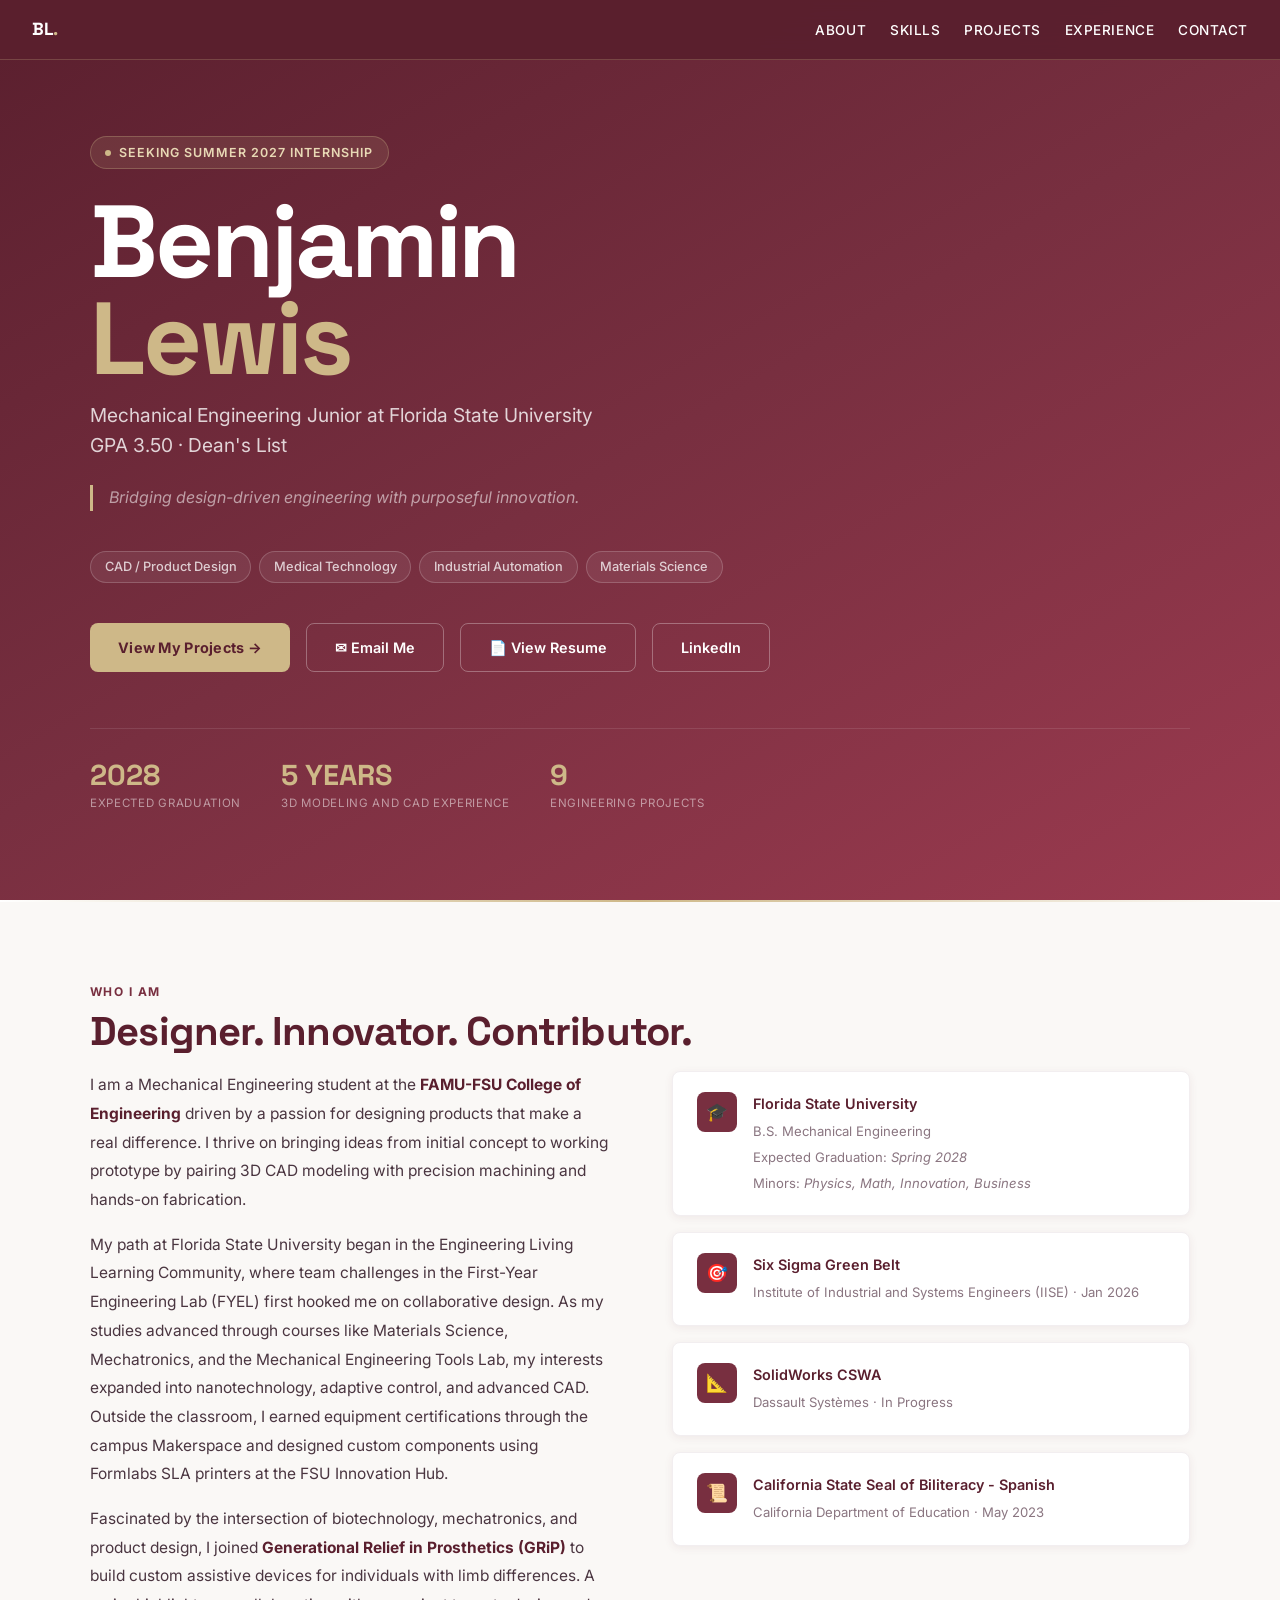
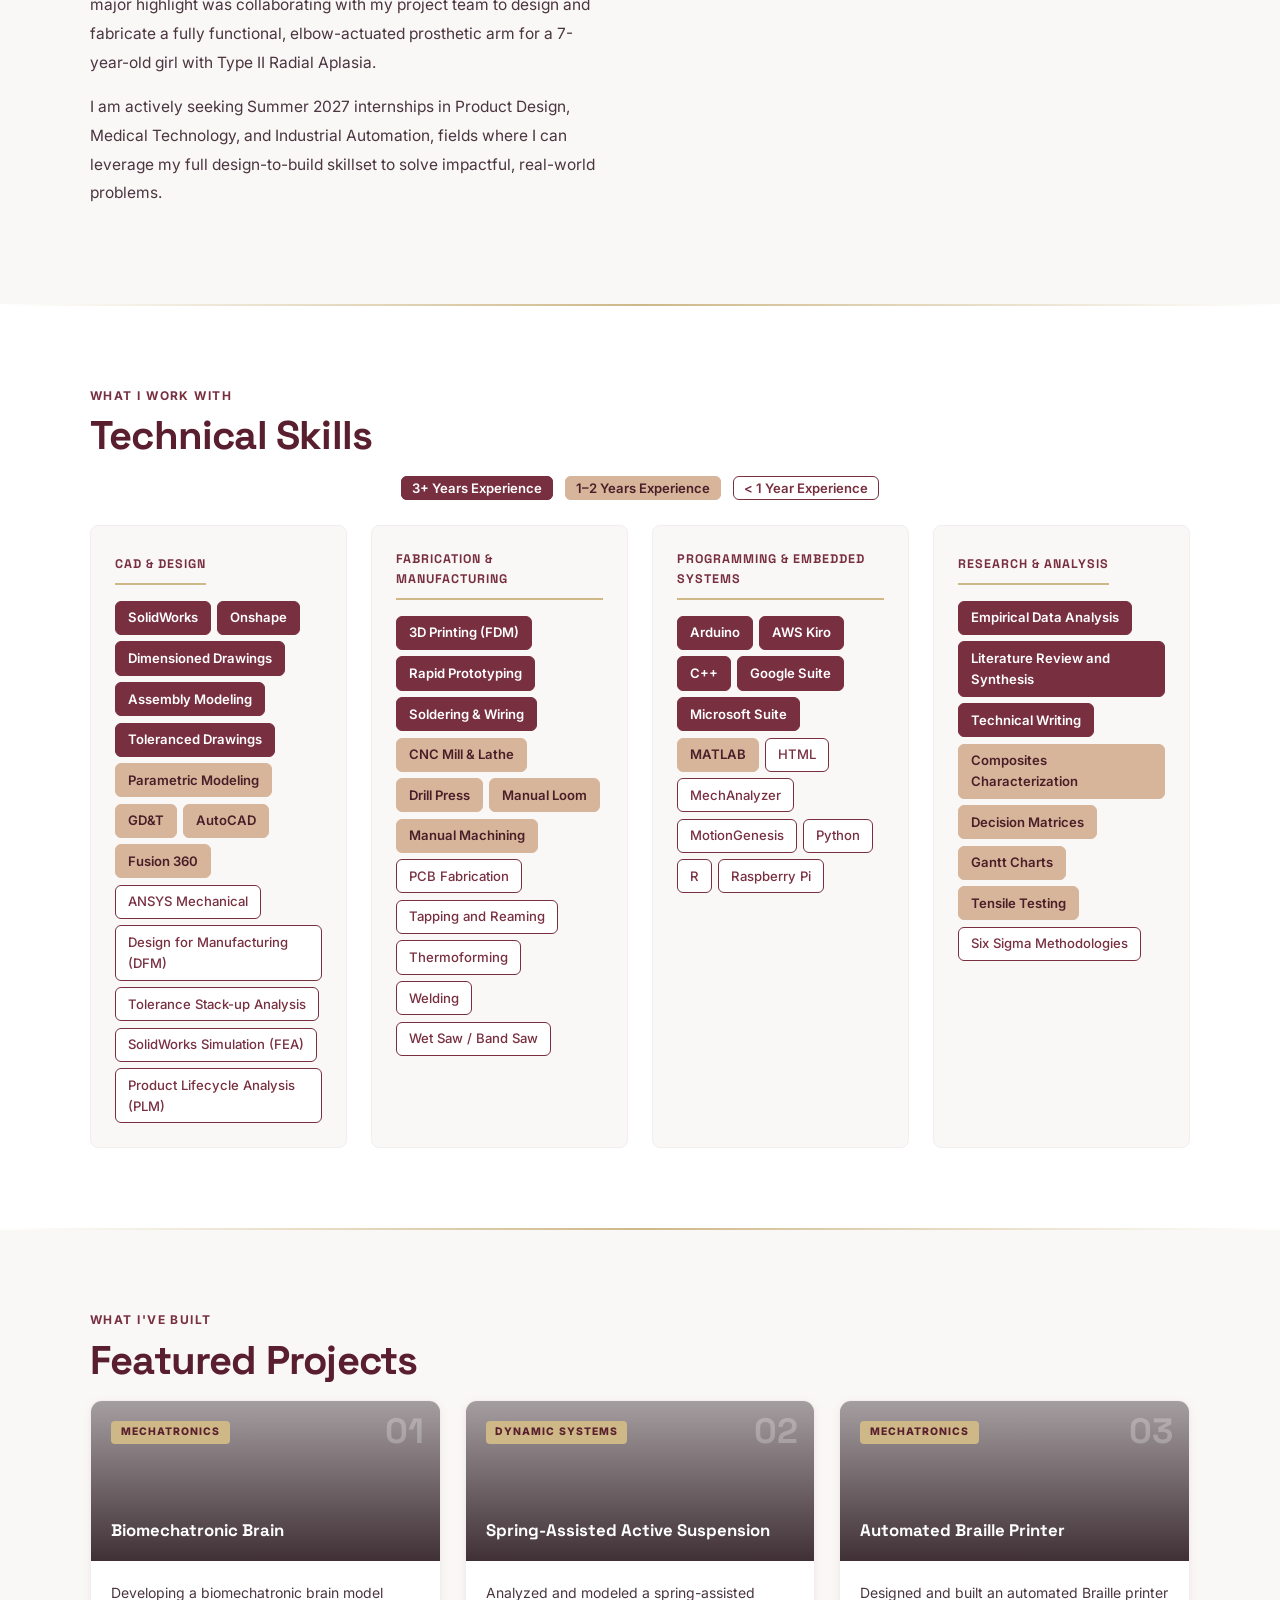
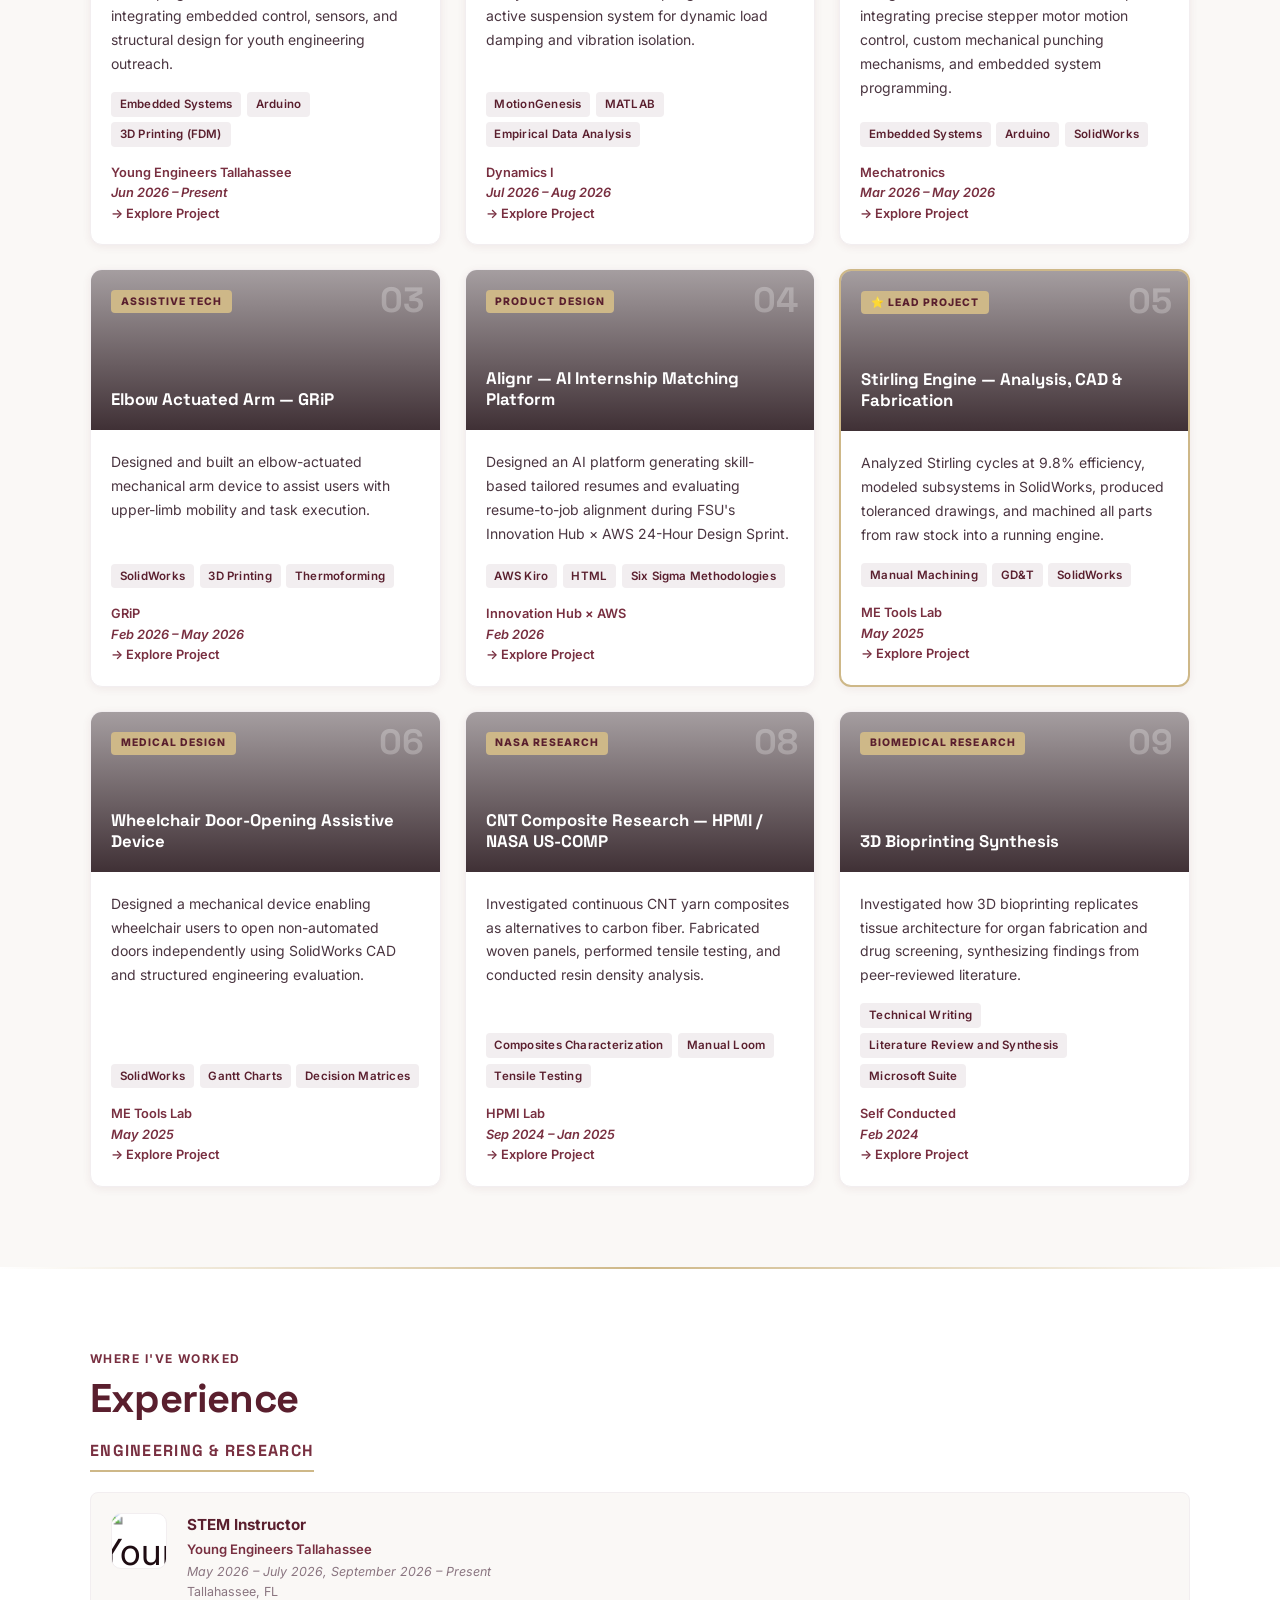
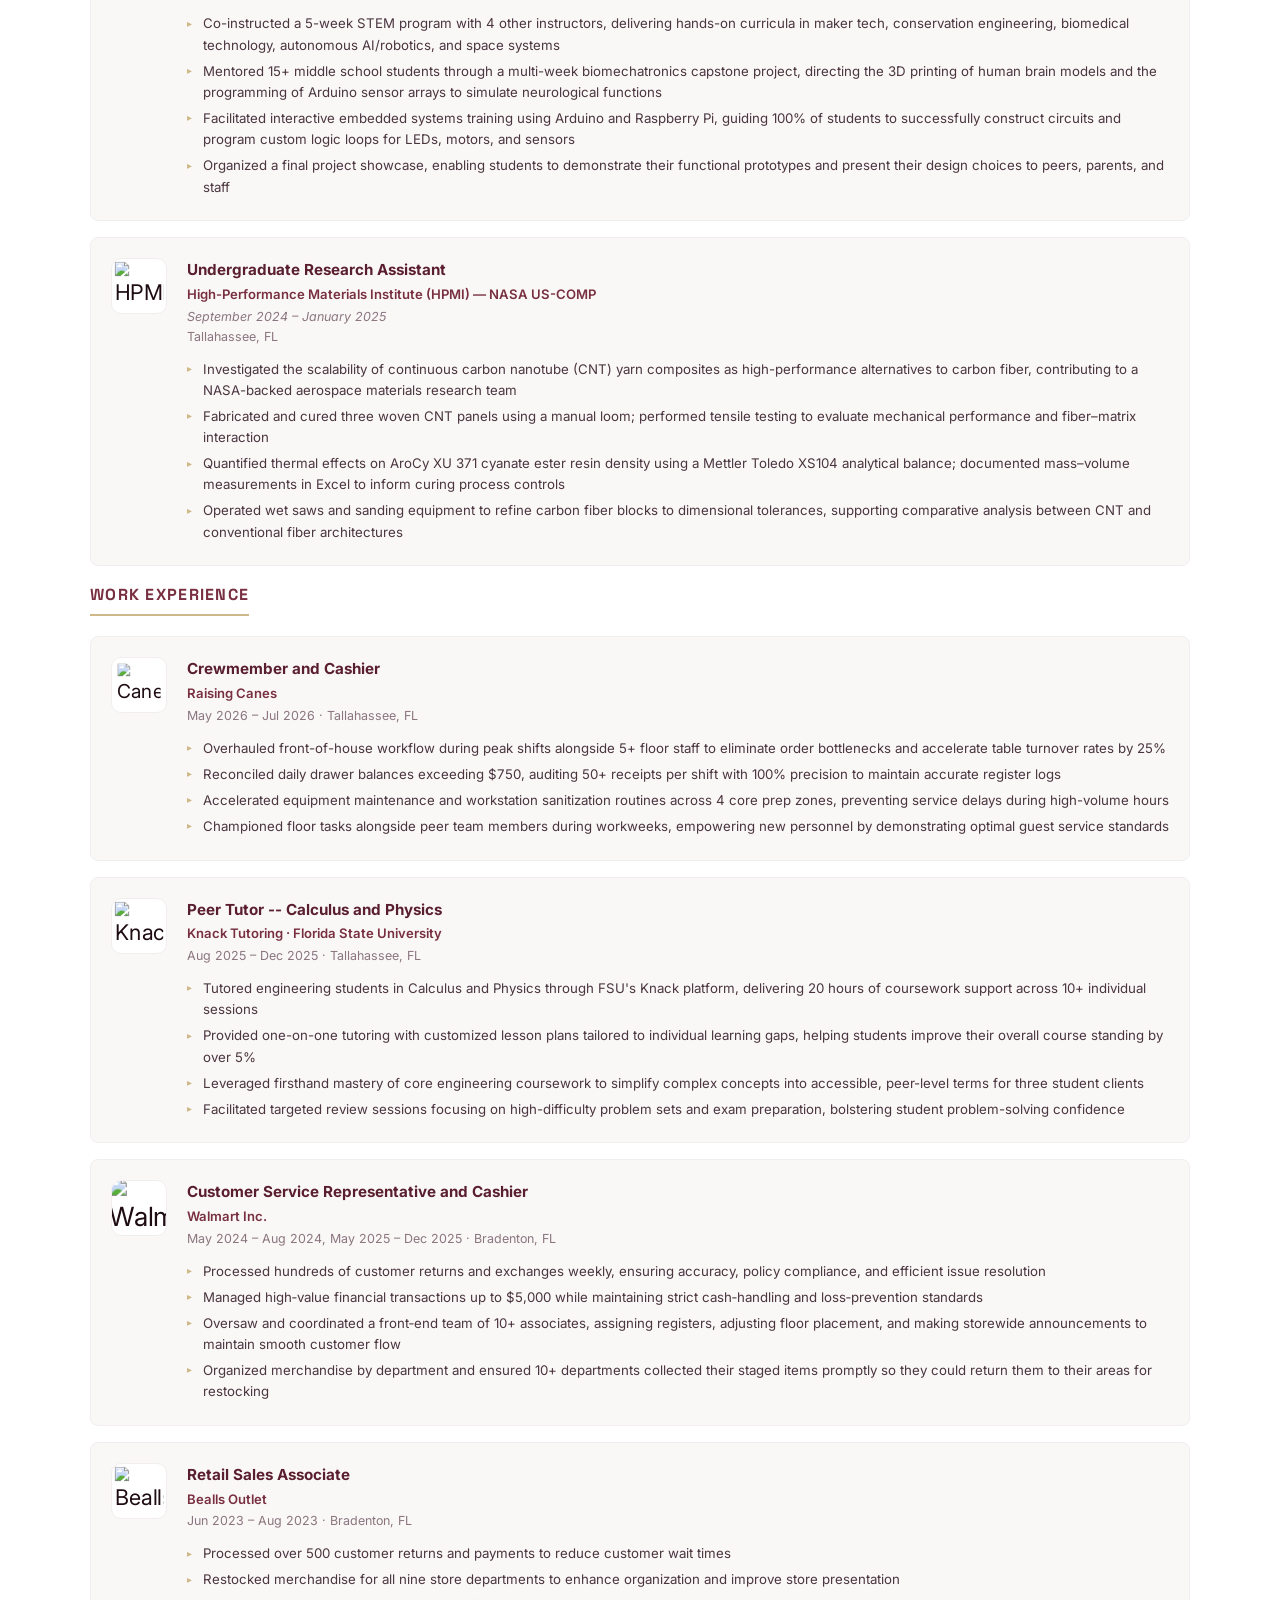
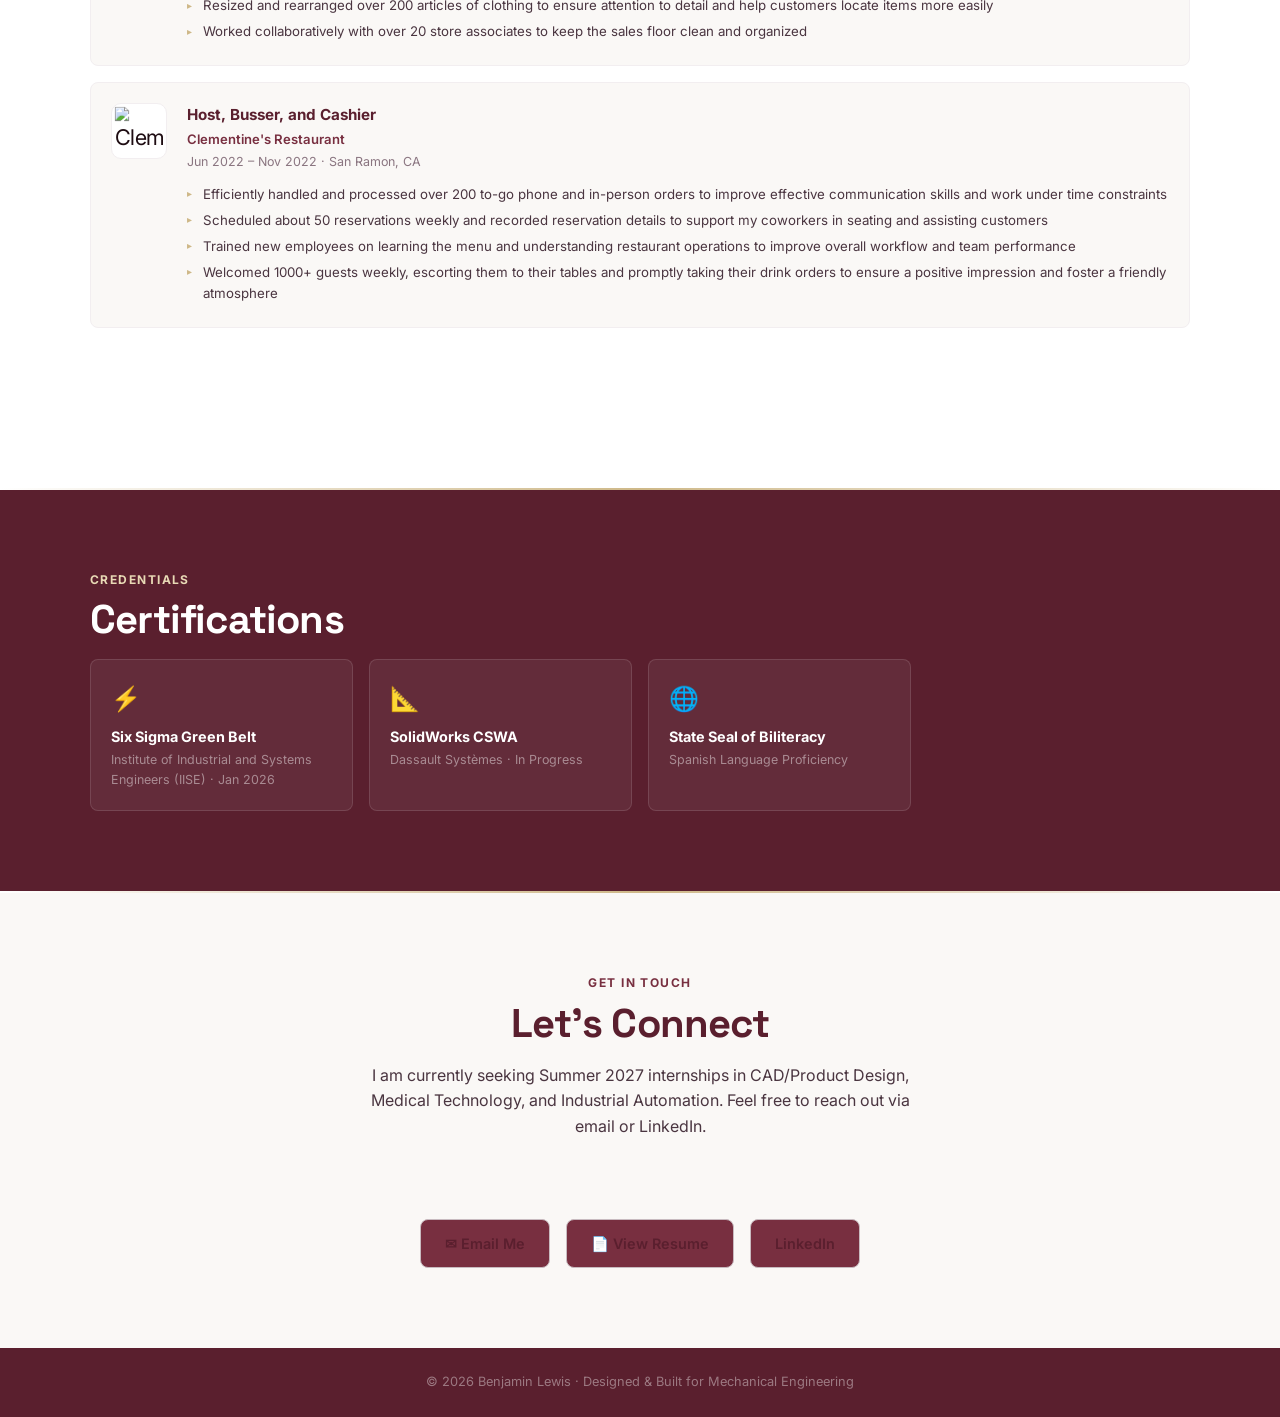
==== commit 0239a340: "Rename Benjamin_Lewis_Portfolio.html to index.html" ====
--- a/index.html
+++ b/index.html
@@ -31,8 +31,10 @@
     --shadow-md: 0 6px 24px rgba(120,47,64,0.14);
     --shadow-lg: 0 16px 48px rgba(120,47,64,0.2);
     --transition: 0.25s cubic-bezier(0.4,0,0.2,1);
-
-/* Base styling for all logos */
+  }
+
+ /* Base styling for all logos */
+
 .exp-logo-img {
   width: 100%;
   height: 100%;
@@ -101,7 +103,6 @@
   color: #FFFFFF;
 }
 
-  }
 
   *, *::before, *::after { box-sizing: border-box; margin: 0; padding: 0; }
   html { scroll-behavior: smooth; }
@@ -312,6 +313,11 @@
     nav .nav-links { display: none; }
   }
 </style>
+
+<!-- favicon -->
+
+<link rel="icon" type="image/png" href="Images/Logos/mylogo.png">
+
 </head>
 <body>
 
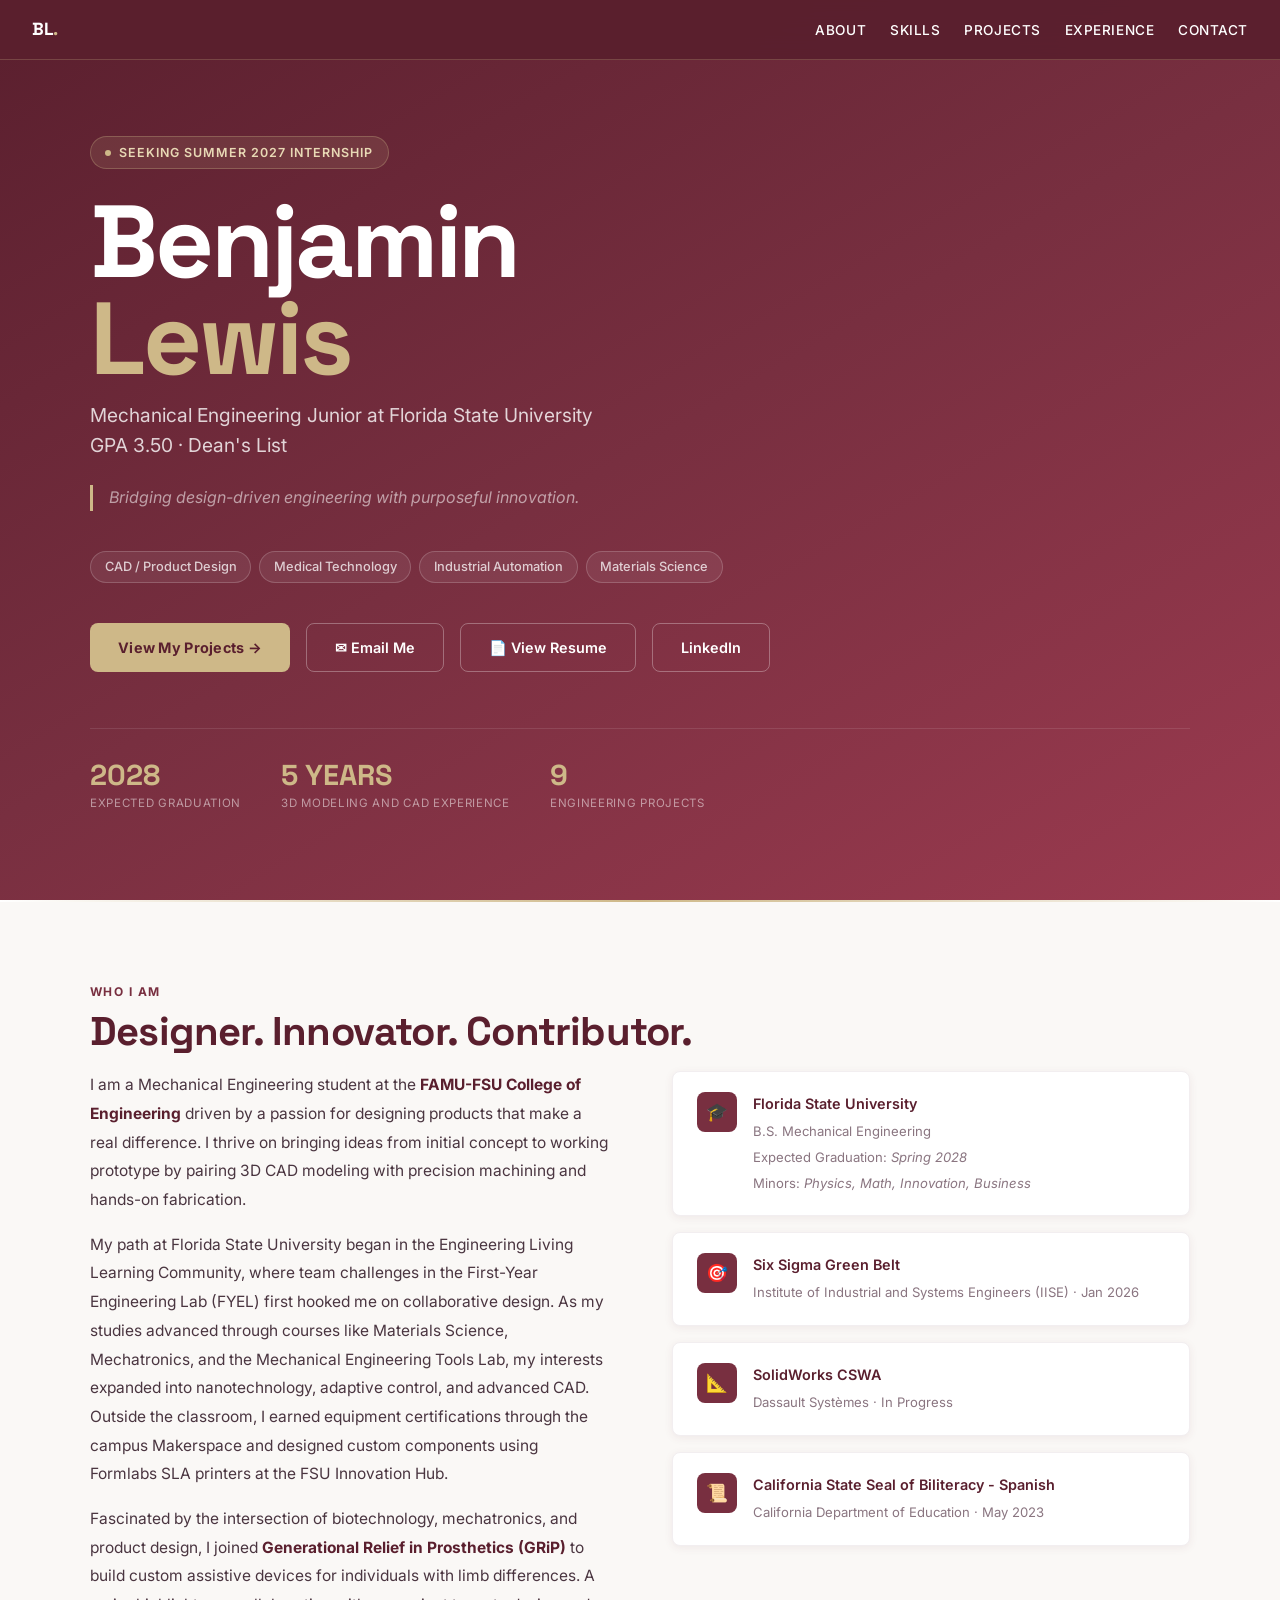
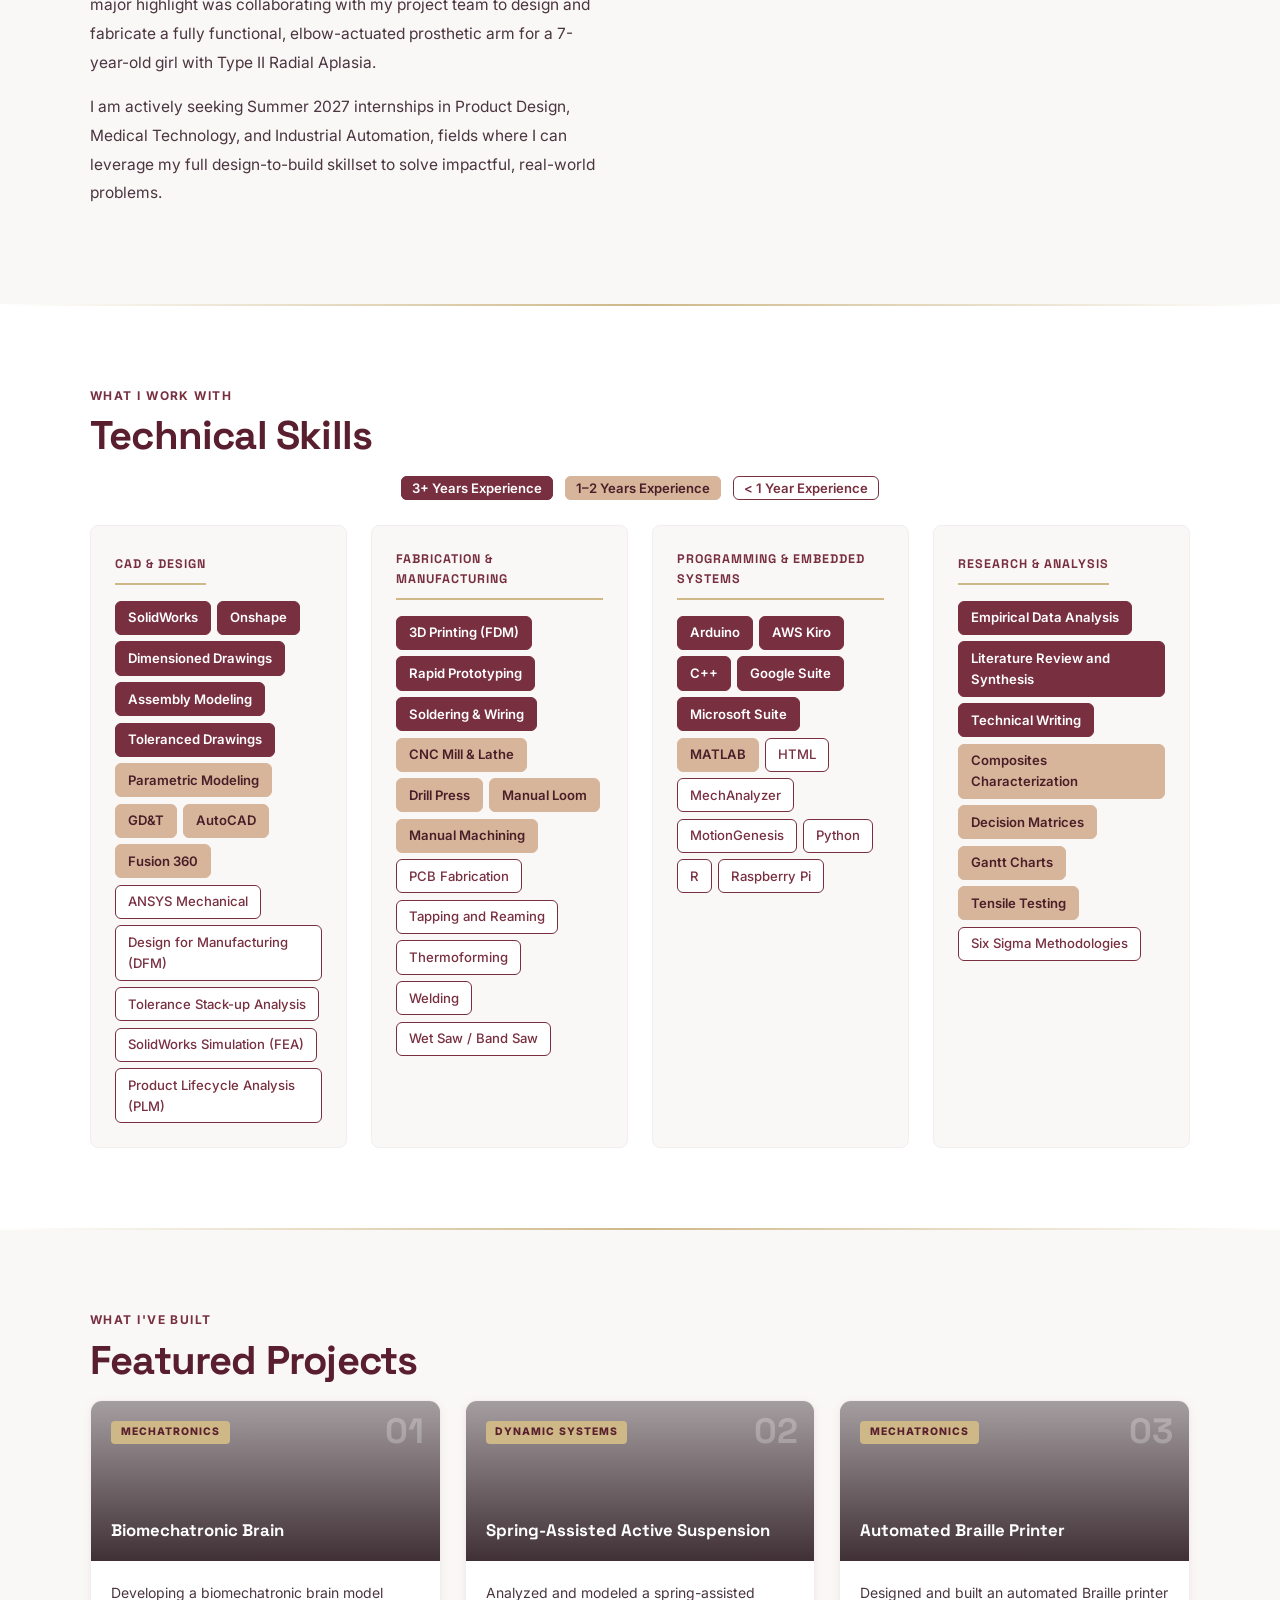
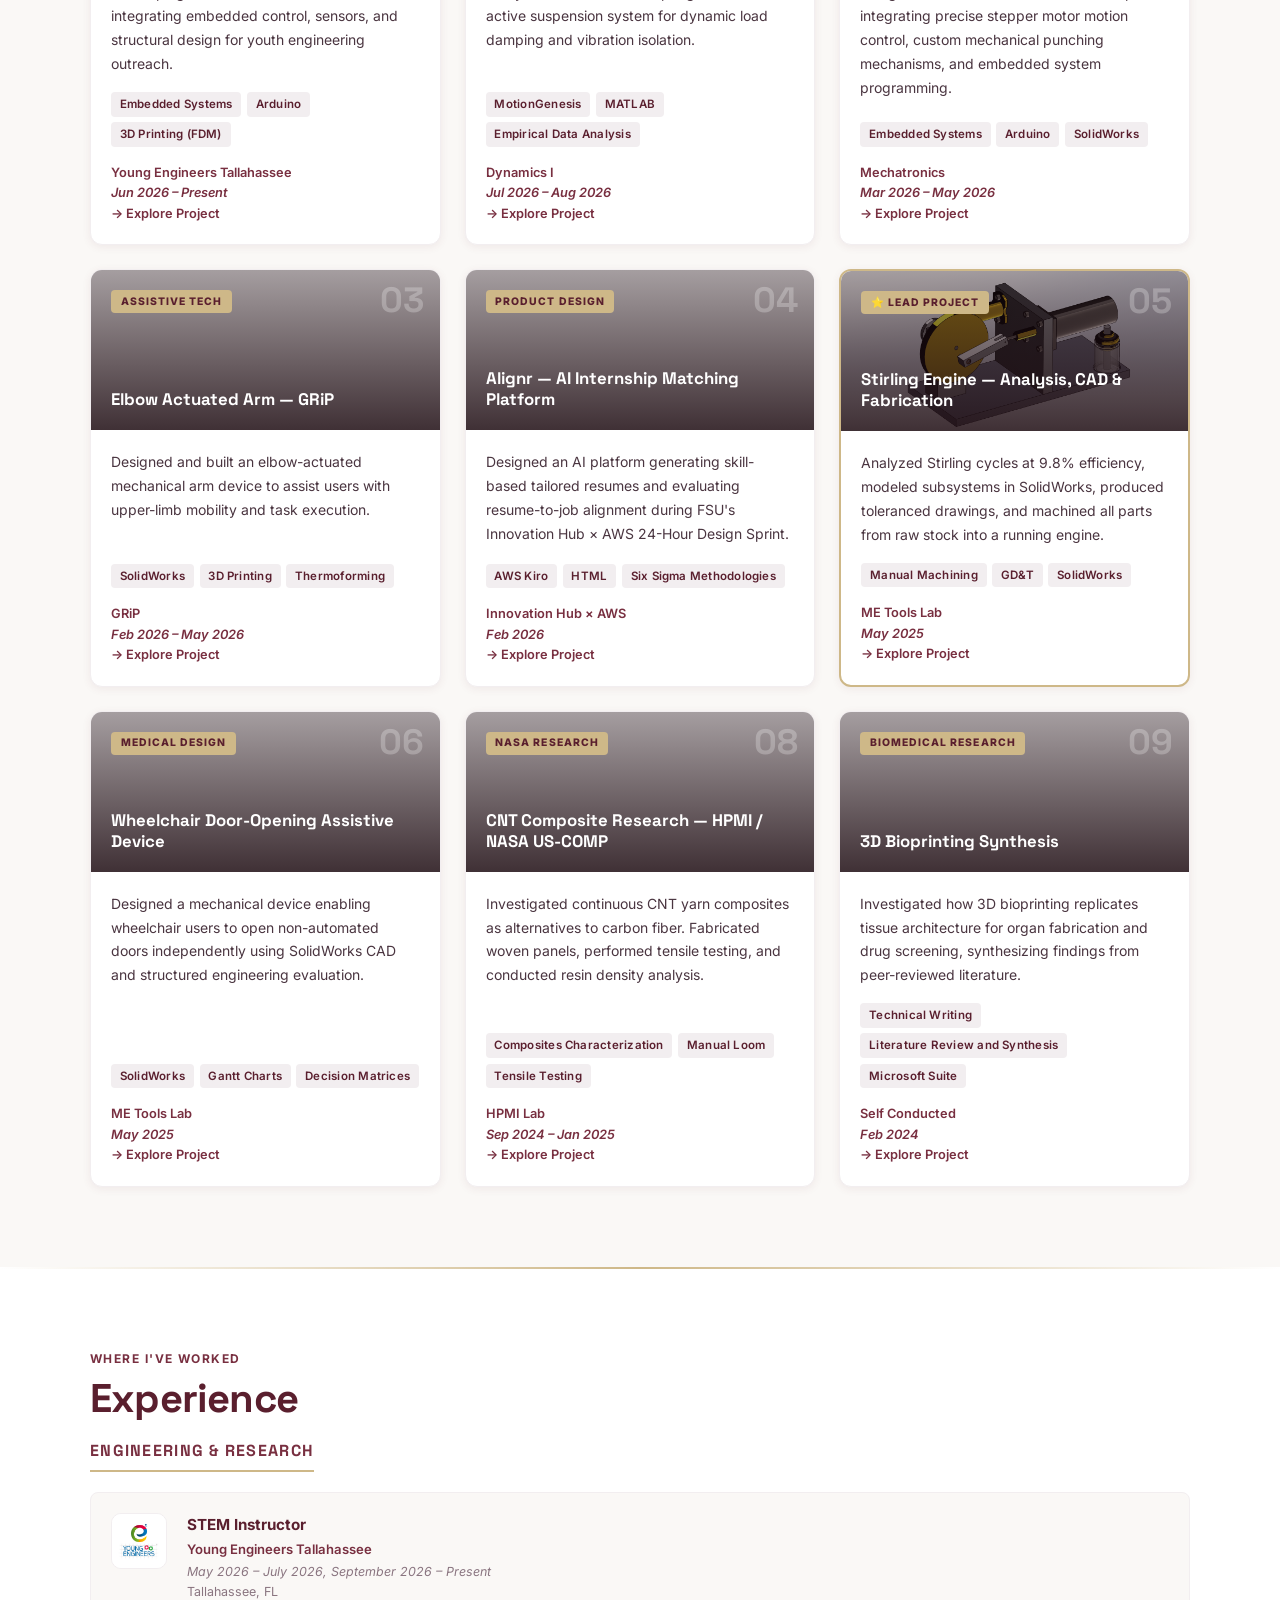
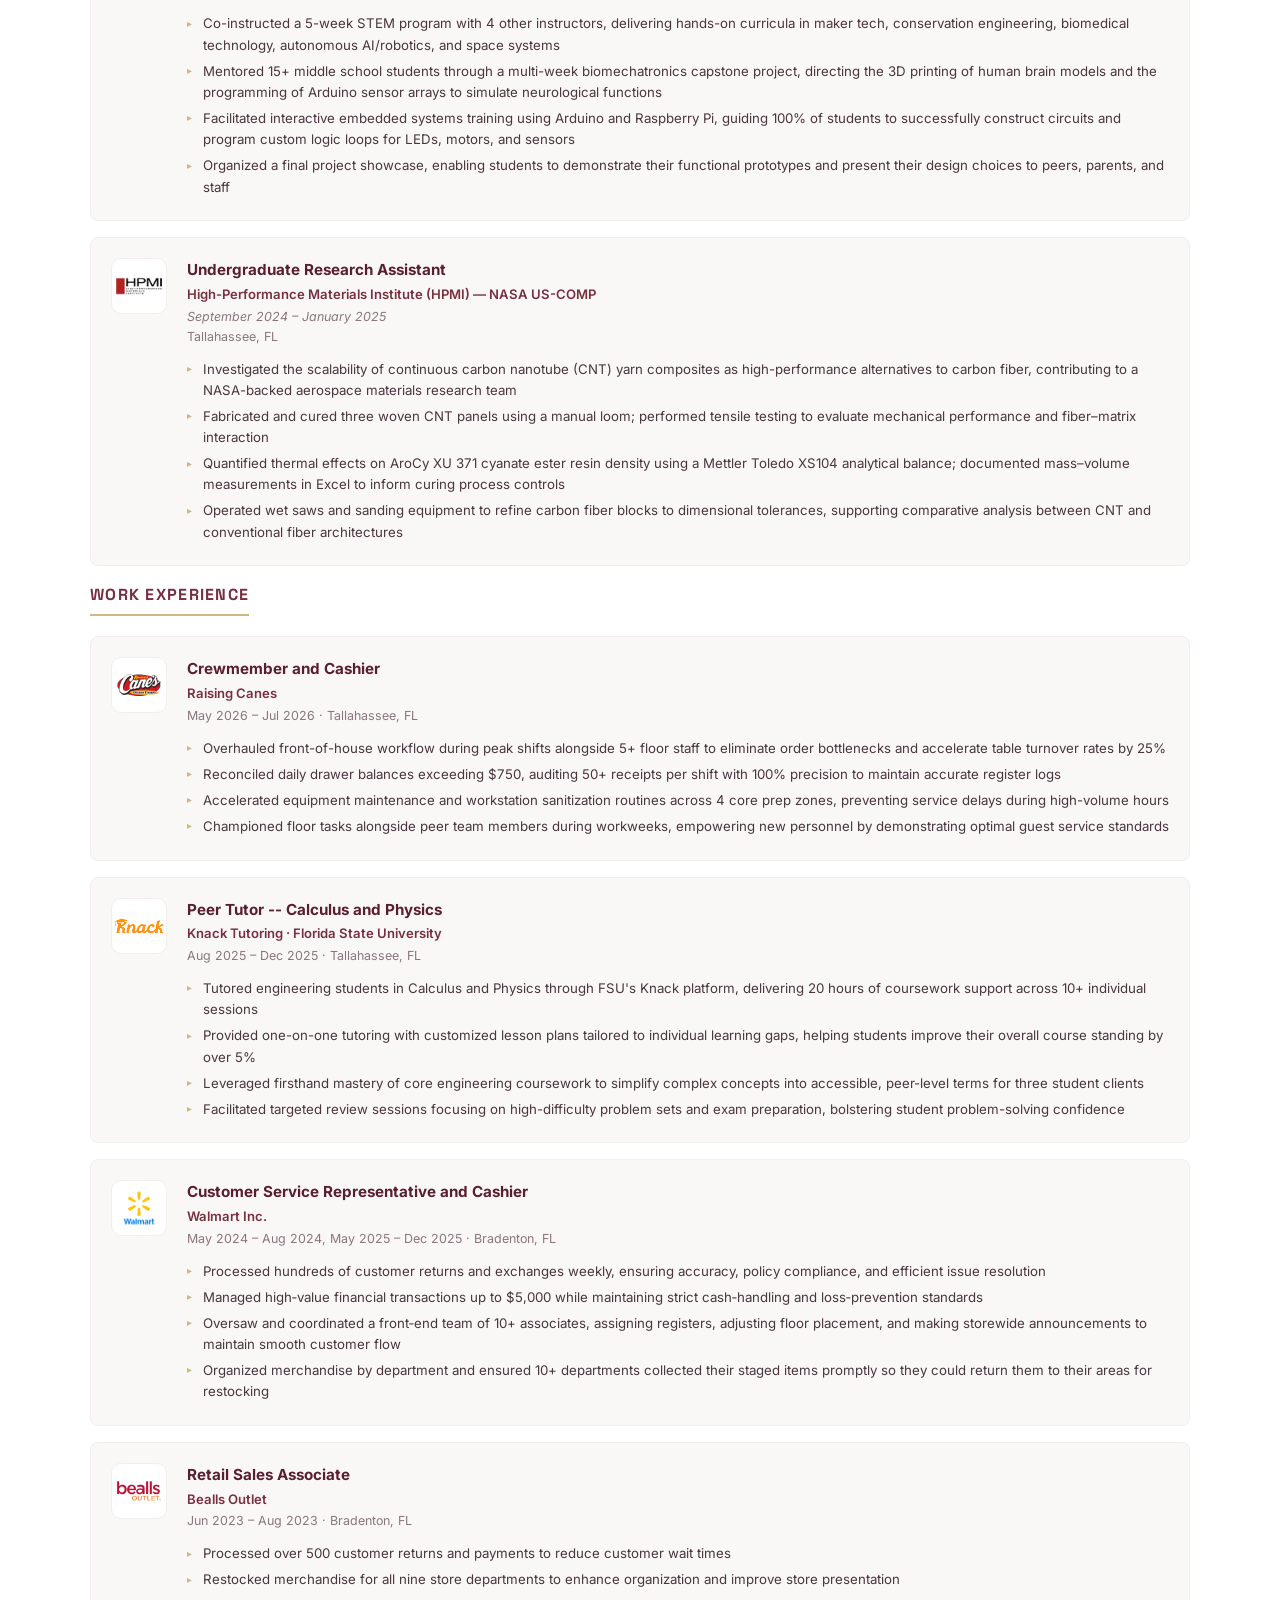
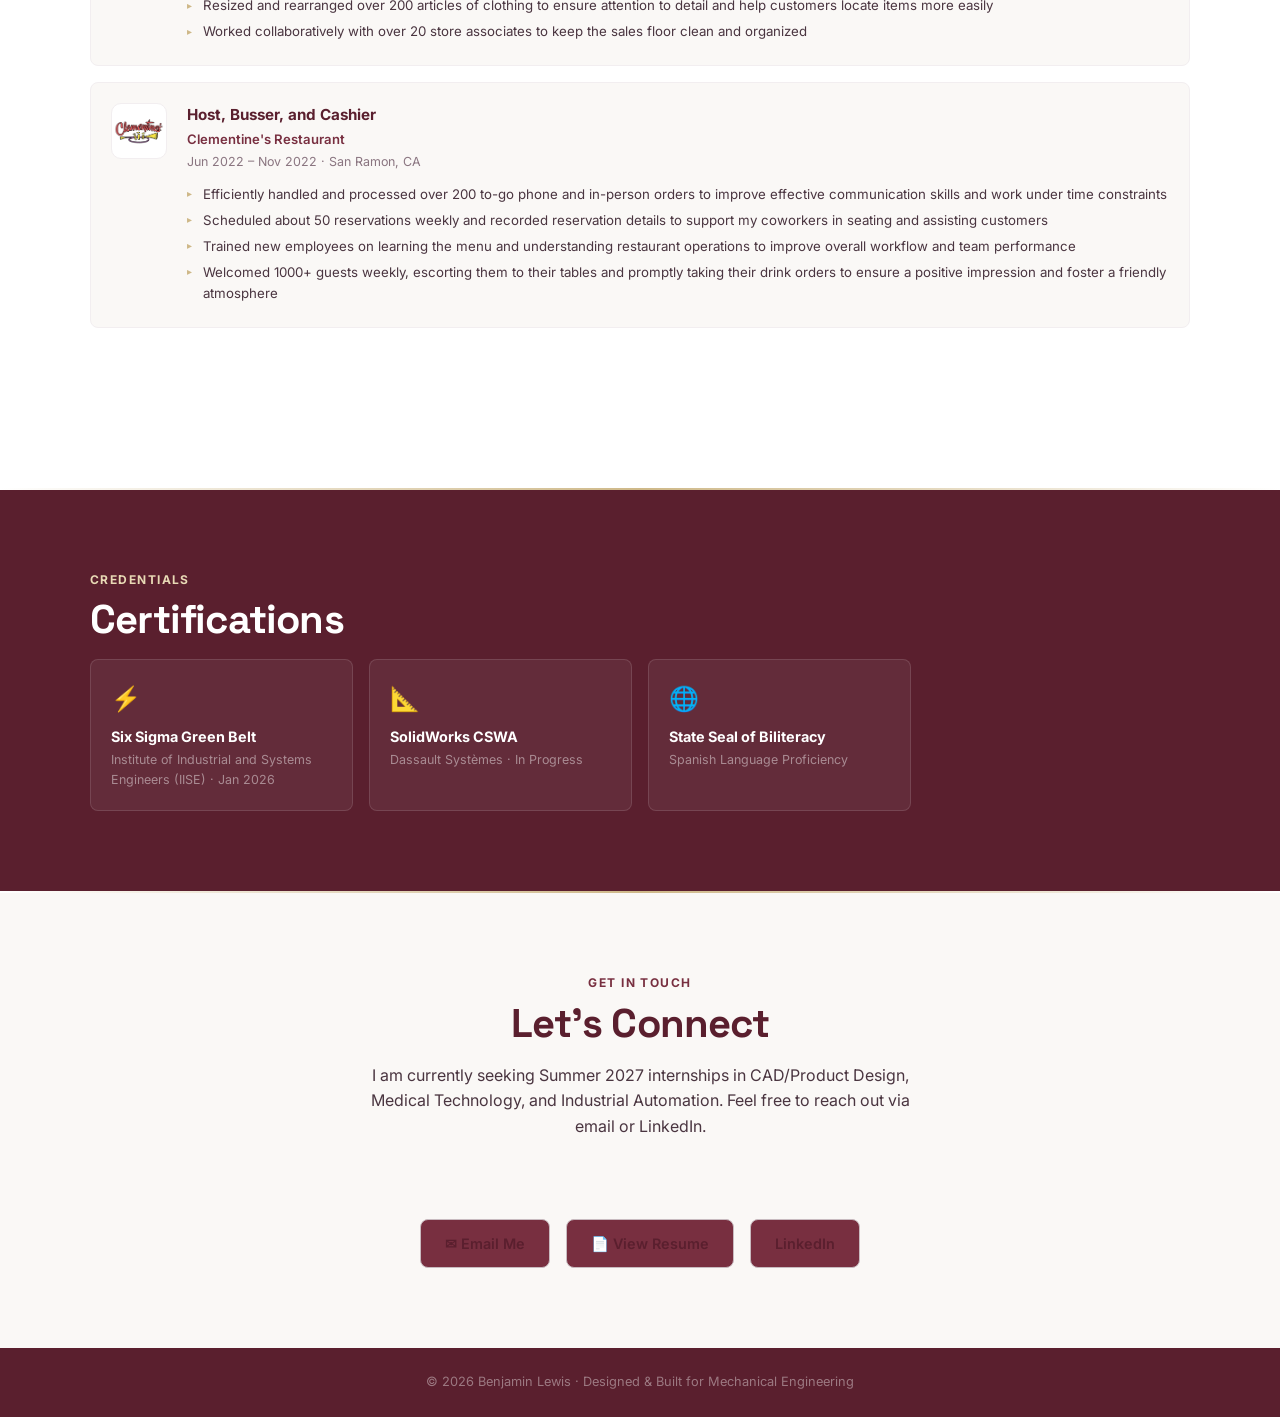
==== commit 0b953a85: "Update engineering portfolio" ====
--- a/index.html
+++ b/index.html
@@ -103,6 +103,22 @@
   color: #FFFFFF;
 }
 
+/* Biomechatronic Brain: 2x2 Photo Gallery */
+.brain-photo-grid {
+    display: grid;
+    grid-template-columns: repeat(2, minmax(0, 1fr));
+    gap: 1.5rem;
+    margin: 1.5rem 0;
+}
+
+/* Mobile Layout */
+@media (max-width: 600px) {
+    .brain-photo-grid {
+        grid-template-columns: 1fr;
+    }
+}
+
+
 
   *, *::before, *::after { box-sizing: border-box; margin: 0; padding: 0; }
   html { scroll-behavior: smooth; }
@@ -345,10 +361,272 @@
       </div>
     </div>
   </div>
-  <div class="detail-body">
-    <h3>Project Overview</h3>
-    <p>Developing a biomechatronic brain model integrating embedded control, sensors, and structural design for youth engineering outreach.</p>
-  </div>
+  
+
+<div class="detail-body">
+
+  <h3>Problem Statement</h3>
+  <p>
+    Traditional classroom instruction can make it difficult
+    for middle school students to visualize the relationship
+    between different regions of the human brain and their
+    neurological functions. The challenge was to develop an
+    interactive educational model that connected brain
+    anatomy with practical engineering concepts through
+    hands-on learning.
+  </p>
+
+  <h3>Project Motivation</h3>
+  <p>
+    As STEM instructors at Young Engineers Tallahassee,
+    we sought to introduce students to the intersection
+    of <strong>neuroscience, electronics, and
+    mechatronics</strong>. Our goal was to reinforce
+    biological concepts through interactive activities
+    while providing students with opportunities to build
+    circuits, integrate sensors, and explore Arduino-based
+    systems.
+  </p>
+
+  <h3>Target Audience</h3>
+  <p>
+    The project was developed for <strong>middle school
+    students participating in the Young Engineers
+    Tallahassee summer STEM program</strong>. The activities
+    were designed for students with introductory experience
+    in engineering, emphasizing accessible explanations,
+    collaborative problem-solving, and hands-on learning.
+  </p>
+
+  <h3>Design, Analysis, and Testing</h3>
+  <p>
+    The prototype incorporated an <strong>Arduino
+    microcontroller, ultrasonic distance sensor, LEDs,
+    push button, buzzer, tilt sensor, and
+    photoresistor</strong>. These components were selected
+    to create interactive demonstrations relating
+    electronic inputs and outputs to different functions
+    of the human brain.
+  </p>
+
+  <p>
+    Students first explored brain anatomy through quizzes
+    and educational activities before applying their
+    knowledge to circuit construction and sensor
+    demonstrations. For example, the
+    <strong>tilt sensor represented balance and
+    coordination, functions associated with the
+    cerebellum</strong>.
+  </p>
+
+  <p>
+    A human brain model was 3D-printed, and openings were
+    drilled into selected anatomical regions to accommodate
+    the corresponding electronic components. During
+    assembly, we evaluated component placement and
+    accessibility, identifying limitations with the
+    proposed integration of the electronics.
+  </p>
+
+ <br> 
+<h4>3D Model Selection and Preparation</h4>
+
+<p>
+  A three-dimensional anatomical brain model was
+  selected as the physical foundation for the
+  educational prototype. The STL geometry provided
+  a representation of the brain's external anatomy
+  and was used to fabricate the model through
+  additive manufacturing.
+</p>
+
+<div class="media-grid">
+
+  <!-- Figure 1: First STL View -->
+  <figure>
+    <img
+      src="Images/Biomechatronic Brain/isometric.PNG"
+      alt="3D anatomical brain STL model, first view"
+      style="width:100%; max-width:650px;
+             display:block; margin:1.5rem auto;
+             border-radius:8px;">
+
+    <figcaption>
+      <strong>Figure 1: Anatomical Brain STL Model View 1.</strong><br>
+      Isometric View of the brain geometry
+      selected for 3D printing and integration
+      into the educational prototype.
+    </figcaption>
+  </figure>
+
+  <!-- Figure 2: Second STL View -->
+  <figure>
+    <img
+      src="Images/Biomechatronic Brain/bottom.PNG"
+      alt="3D anatomical brain STL model, alternate view"
+      style="width:100%; max-width:650px;
+             display:block; margin:1.5rem auto;
+             border-radius:8px;">
+
+    <figcaption>
+      <strong>Figure 2: Anatomical Brain STL Model View 2.</strong><br>
+      Bottom View of the brain geometry
+      selected for 3D printing and integration
+      into the educational prototype.
+    </figcaption>
+  </figure>
+
+  <figure>
+    <img src="Images/Biomechatronic Brain/Chart.png"
+         alt="Functional Brain Chart"
+         style="width:100%; max-width:860px;
+                display:block; margin:1.5rem auto;
+                border-radius:8px;">
+    <figcaption>
+      <strong>Figure 3: Brain Functions and Sensors Visual.</strong><br>
+      Visual representation of the sensors used in the prototype, 
+      illustrating their relationships to specific brain regions 
+      and their associated neurological functions.
+    </figcaption>
+  </figure>
+
+</div>
+
+<h3>Final Design</h3>
+
+<p>
+  The original concept involved mounting the Arduino
+  and breadboard beneath the 3D-printed brain while
+  positioning sensors within the model. However, the
+  <strong>ultrasonic distance sensor and photoresistor
+  required unobstructed exposure</strong> to detect
+  environmental inputs effectively.
+</p>
+
+<p>
+  To resolve these integration challenges, we presented
+  the <strong>electronic prototype and 3D-printed brain
+  as separate assemblies</strong>. Colorful labels
+  were added to identify the different anatomical
+  regions of the brain, maintaining the educational
+  purpose of the model while allowing the electronics
+  to remain accessible for demonstrations.
+</p>
+
+
+<h3>Project Photographs</h3>
+
+<div class="brain-photo-grid">
+
+  <figure>
+    <img src="Images/Biomechatronic Brain/setup.jpg"
+         alt="Arduino electronic prototype"
+         style="width:100%; max-width:650px;
+                display:block; margin:1.5rem auto;
+                border-radius:8px;">
+    <figcaption>
+      <strong>Figure 1: Initial Electronic Assembly.</strong><br>
+       Beginning stages of the biomechatronic brain prototype,
+      showing the initial Arduino and breadboard setup
+      before completion of the electronic system.
+    </figcaption>
+  </figure>
+
+  <figure>
+    <img src="Images/Biomechatronic Brain/Distance.jpg"
+         alt="LED output testing"
+         style="width:100%; max-width:650px;
+                display:block; margin:1.5rem auto;
+                border-radius:8px;">
+    <figcaption>
+      <strong>Figure 2: Ultrasonic Distance Sensor Testing.</strong><br>
+      Functional demonstration of the ultrasonic distance
+      sensor, with blue LEDs illuminating when a hand
+      is detected within approximately 20 cm of the sensor.
+    </figcaption>
+  </figure>
+
+  <figure>
+    <img src="Images/Biomechatronic Brain/Button.jpg"
+         alt="Electronic prototype testing"
+         style="width:100%; max-width:650px;
+                display:block; margin:1.5rem auto;
+                border-radius:8px;">
+    <figcaption>
+      <strong>Figure 3: Push Button and LED Testing.</strong><br>
+      Functional demonstration of the push-button input,
+      which activates the green LED when pressed,
+      verifying the circuit's input-output response.
+    </figcaption>
+  </figure>
+
+  <figure>
+    <img src="Images/Biomechatronic Brain/final_design.jpg"
+         alt="Breadboard circuit assembly"
+         style="width:100%; max-width:650px;
+                display:block; margin:1.5rem auto;
+                border-radius:8px;">
+    <figcaption>
+      <strong>Figure 4: Final Electronic Prototype.</strong><br>
+      Completed Arduino-based electronic assembly with
+      all integrated components connected and functioning,
+      demonstrating the final standalone configuration
+      of the biomechatronic brain prototype.
+    </figcaption>
+  </figure>
+
+</div>
+
+<h3>Prototype Demonstration</h3>
+
+<figure class="project-video">
+
+  <video controls preload="metadata"
+         playsinline
+         style="width:100%; max-width:300px;
+                display:block; margin:1.5rem auto;
+                border-radius:8px;">
+
+    <source
+      src="Images/Biomechatronic Brain/Video.mp4"
+      type="video/mp4">
+
+    Your browser does not support HTML5 video.
+  </video>
+
+  <figcaption>
+    <strong>Video 1: Biomechatronic Brain Demonstration.</strong><br>
+    Demonstration of the standalone Arduino-based
+    electronic prototype developed for youth
+    engineering outreach.
+  </figcaption>
+
+</figure>
+
+  
+
+<h3>Supporting Resources and References</h3>
+<br>
+<h4>Educational Presentation</h4>
+
+<p>
+  The following presentation documents the educational
+  activities, electronic components, Arduino programming,
+  and prototype development.
+</p>
+
+<iframe
+  src="Documents/Biomechatronic Brain/The Programmable Brain - YET.pdf#view=Fit"
+  title="Biomechatronic Brain Educational Presentation"
+  style="width:100%;
+         height:550px;
+         border:1px solid #C8BBC0;
+         border-radius:8px;"
+  loading="lazy">
+</iframe>
+
+  </div>
+
 </div>
 
 <!-- ========================================== -->
@@ -1204,4 +1482,4 @@
 </script>
 
 </body>
-</html>
+</html>
